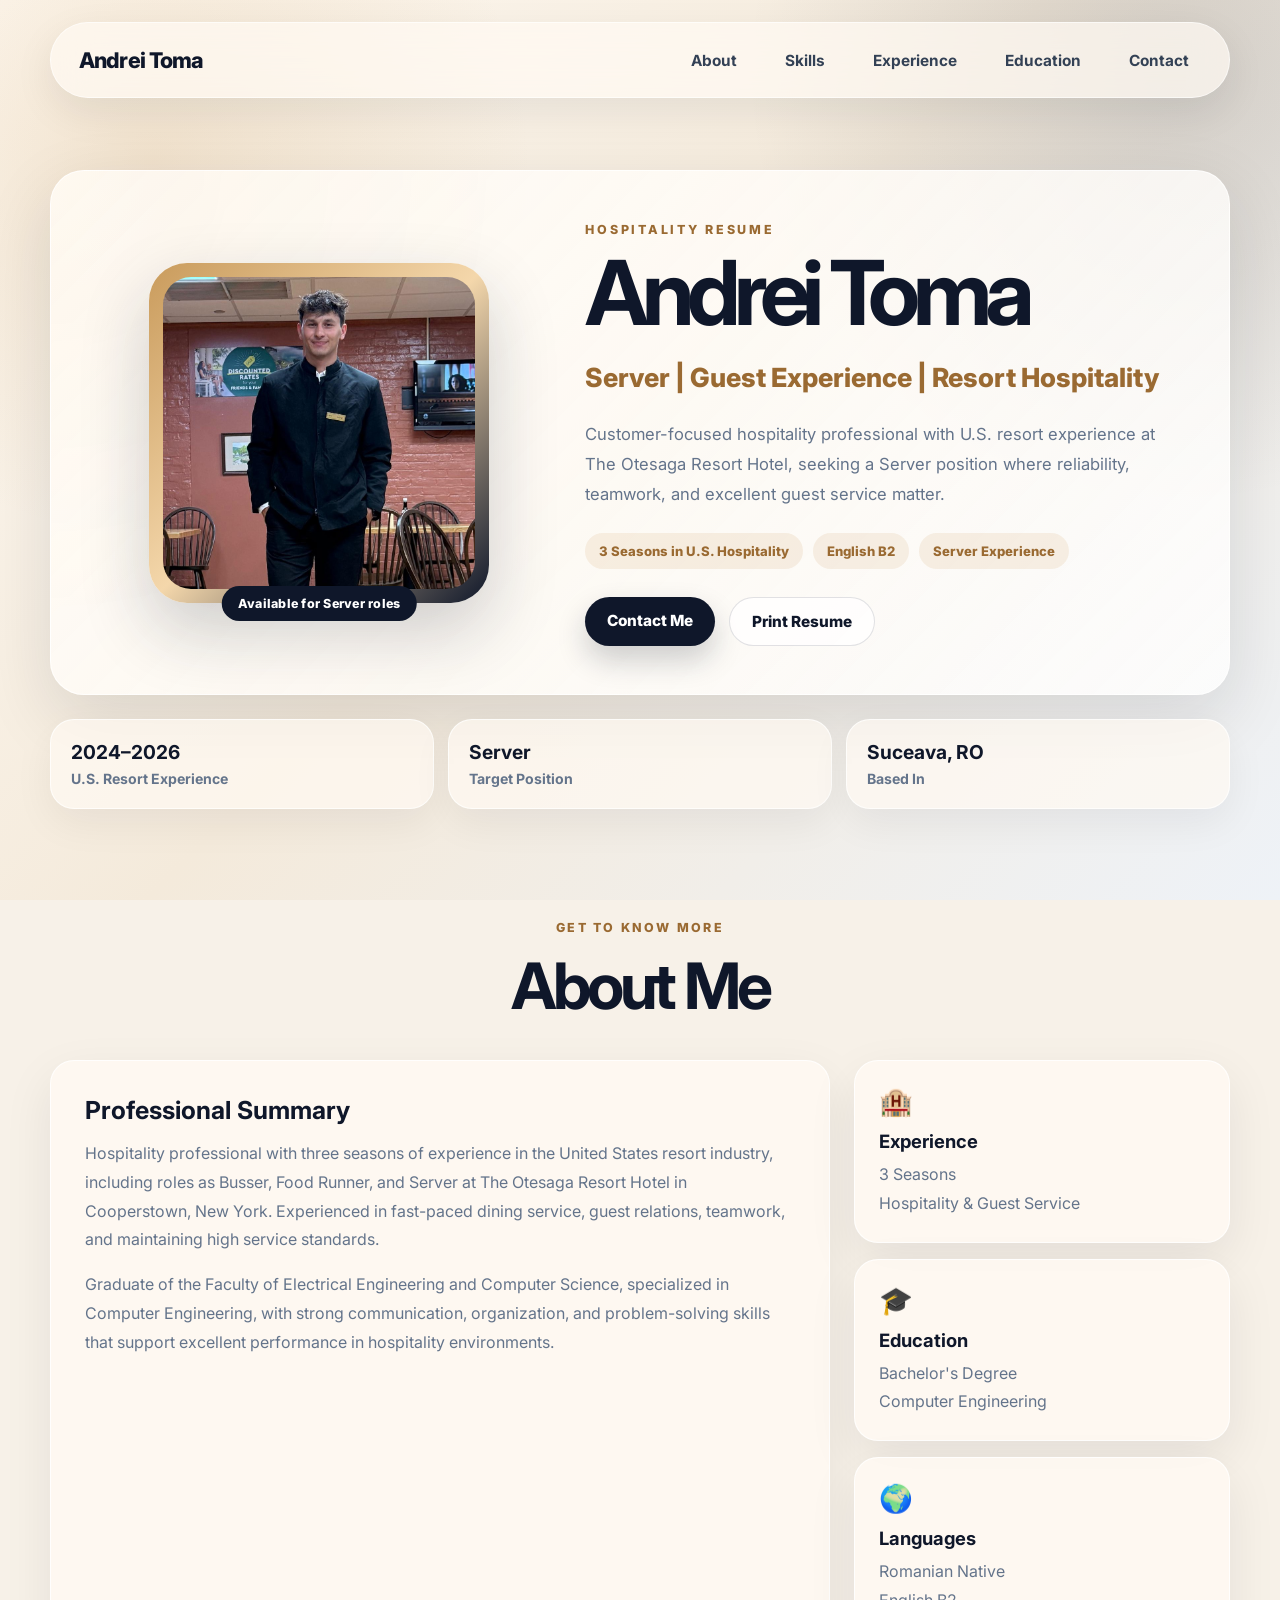
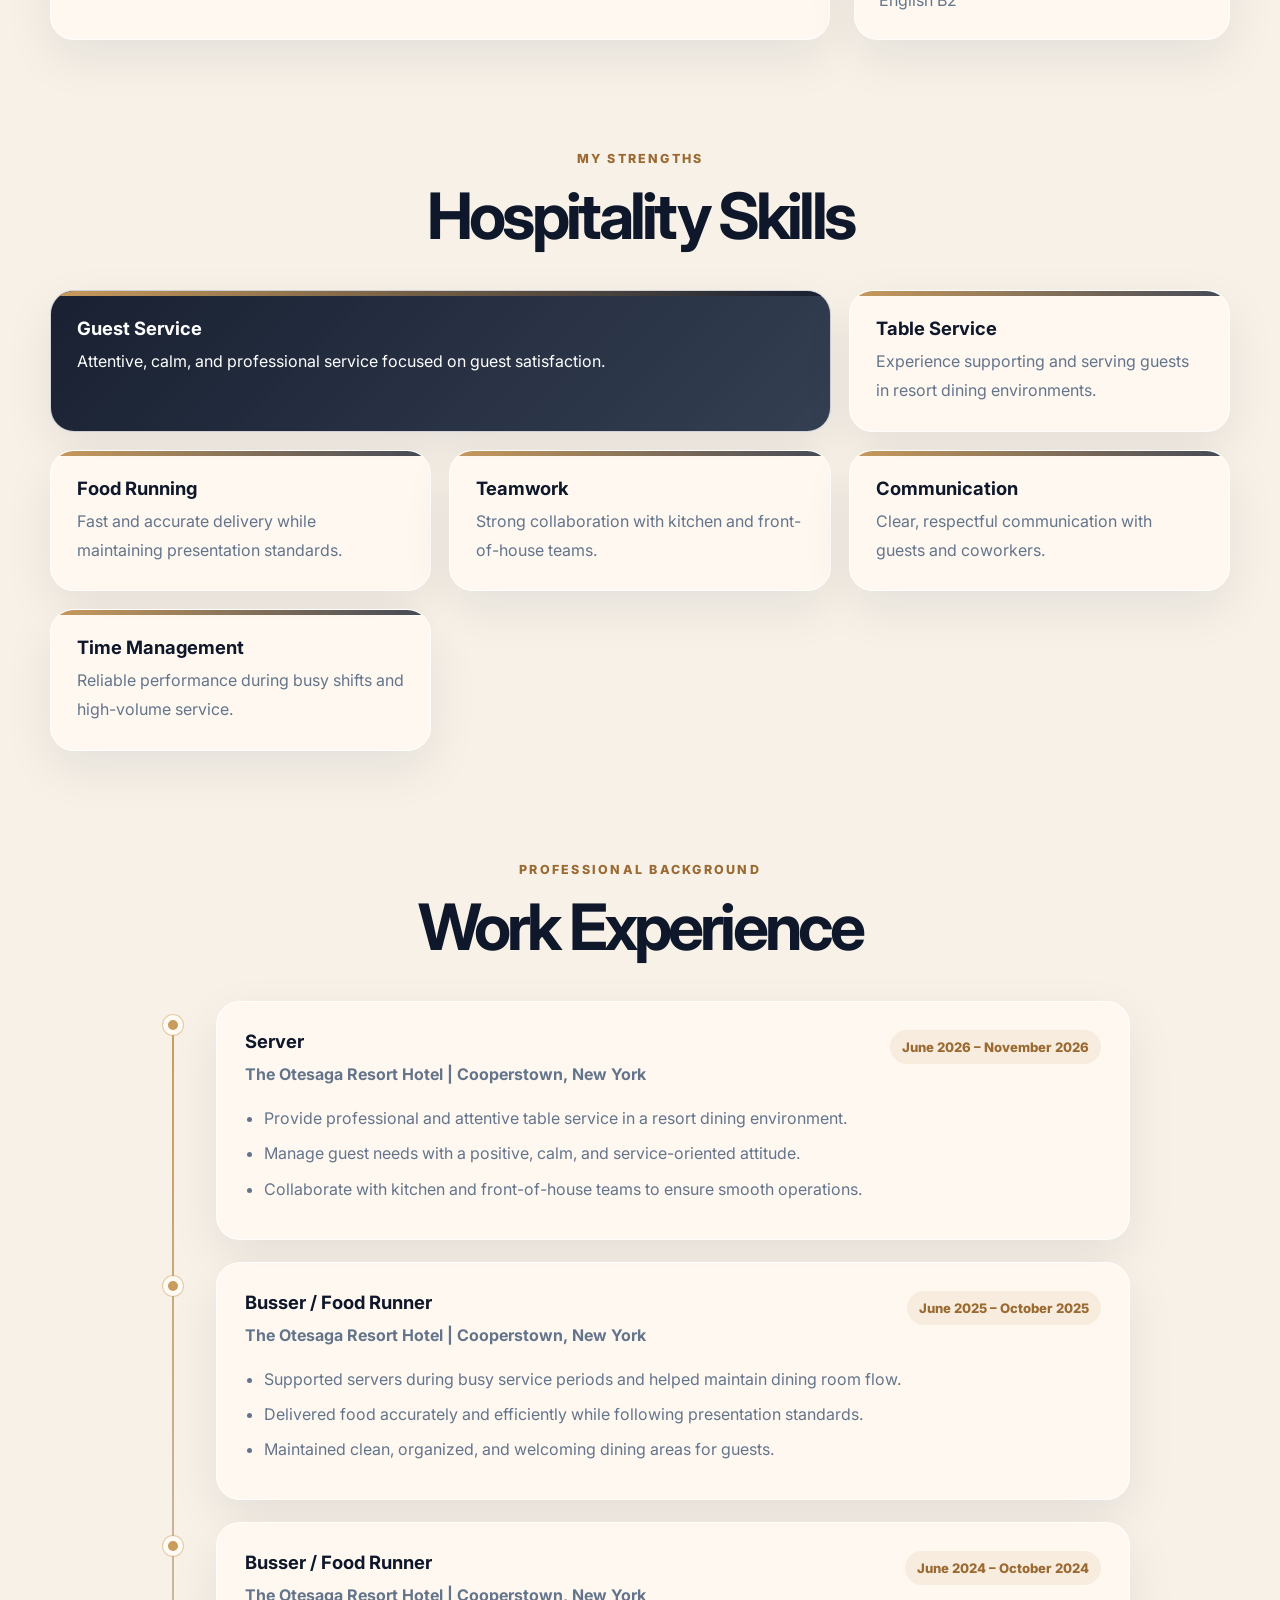
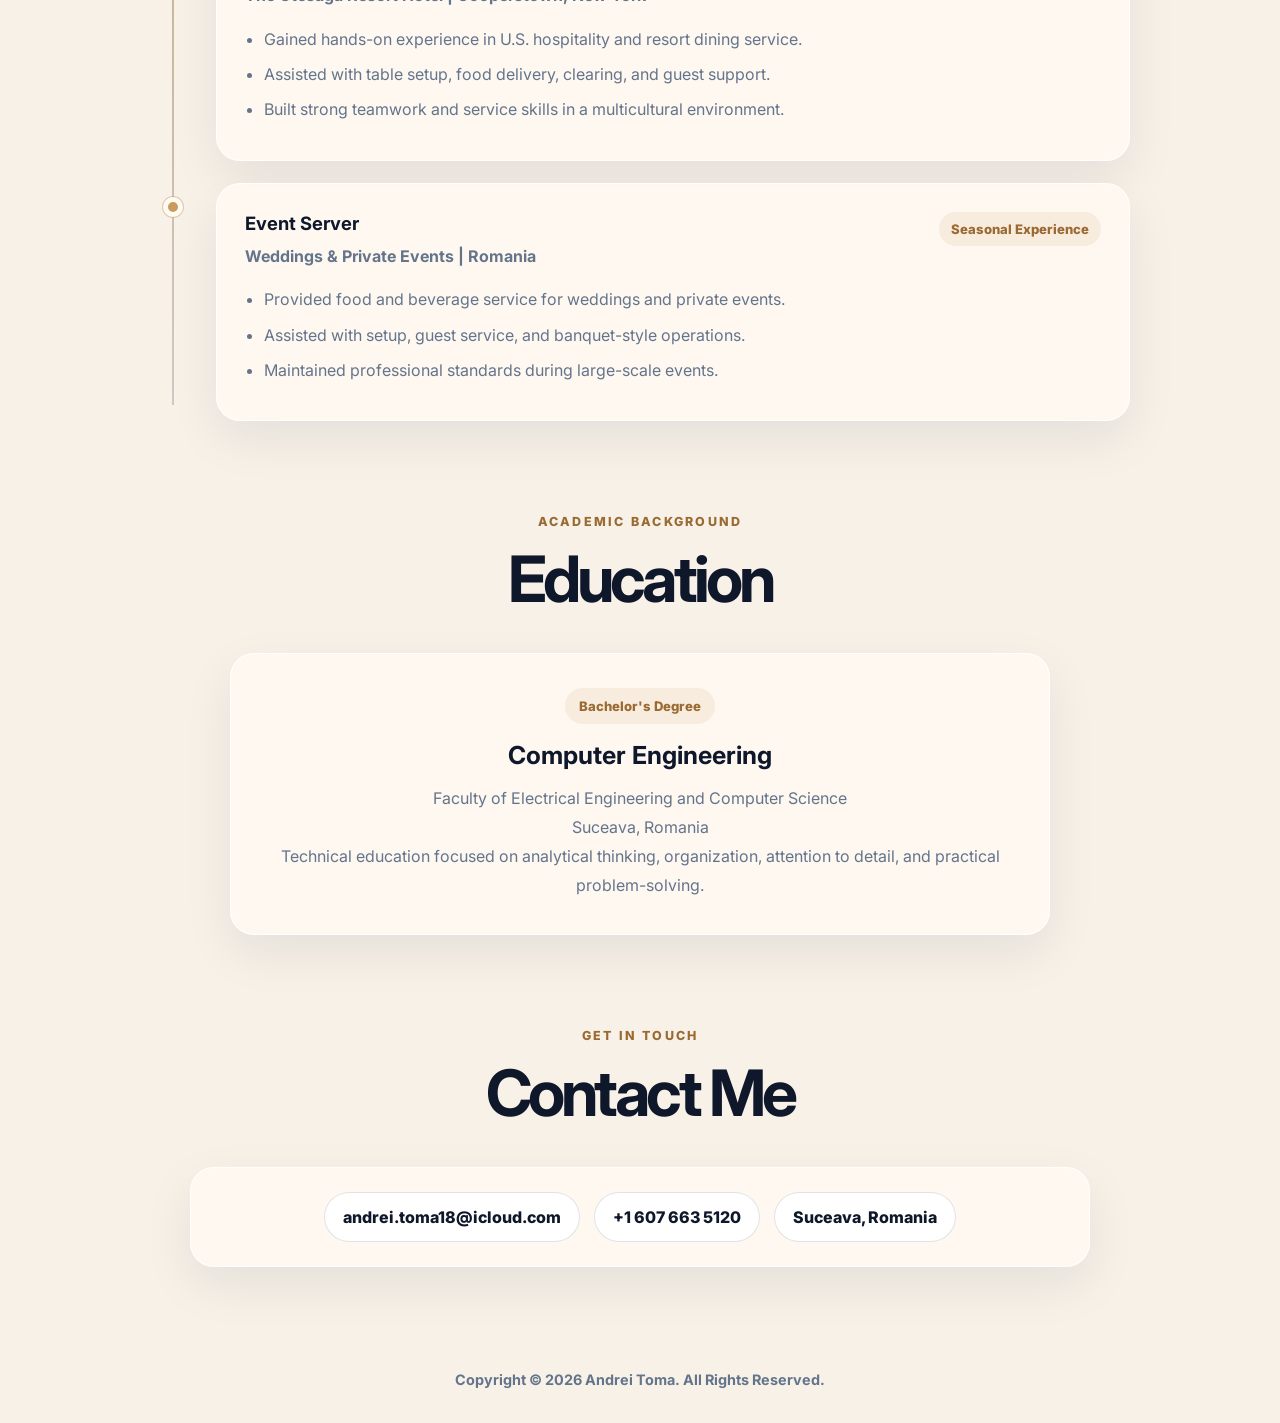
==== index.html @ 8ef9fc03 "Add files via upload" ====
<!DOCTYPE html>
<html lang="en">
  <head>
    <meta charset="UTF-8" />
    <meta http-equiv="X-UA-Compatible" content="IE=edge" />
    <meta name="viewport" content="width=device-width, initial-scale=1.0" />
    <title>Andrei Toma | Server Resume</title>
    <meta
      name="description"
      content="Andrei Toma - Hospitality professional and server with U.S. resort experience."
    />
    <link rel="stylesheet" href="style.css" />
    <link rel="stylesheet" href="mediaqueries.css" />
  </head>

  <body>
    <div class="page-bg"></div>

    <nav id="desktop-nav" class="glass-nav">
      <div class="logo">Andrei Toma</div>
      <ul class="nav-links">
        <li><a href="#about">About</a></li>
        <li><a href="#skills">Skills</a></li>
        <li><a href="#experience">Experience</a></li>
        <li><a href="#education">Education</a></li>
        <li><a href="#contact">Contact</a></li>
      </ul>
    </nav>

    <nav id="hamburger-nav" class="glass-nav">
      <div class="logo">Andrei Toma</div>
      <div class="hamburger-menu">
        <div class="hamburger-icon" onclick="toggleMenu()">
          <span></span>
          <span></span>
          <span></span>
        </div>
        <ul class="menu-links">
          <li><a href="#about" onclick="toggleMenu()">About</a></li>
          <li><a href="#skills" onclick="toggleMenu()">Skills</a></li>
          <li><a href="#experience" onclick="toggleMenu()">Experience</a></li>
          <li><a href="#education" onclick="toggleMenu()">Education</a></li>
          <li><a href="#contact" onclick="toggleMenu()">Contact</a></li>
        </ul>
      </div>
    </nav>

    <main>
      <section id="profile" class="hero-section">
        <div class="hero-card">
          <div class="profile-image-wrap">
            <img src="./assets/me.jpeg" alt="Andrei Toma profile picture" />
          </div>

          <div class="hero-content">
            <p class="eyebrow">Hospitality Resume</p>
            <h1>Andrei Toma</h1>
            <p class="hero-subtitle">Server | Guest Experience | Resort Hospitality</p>
            <p class="hero-description">
              Customer-focused hospitality professional with U.S. resort experience at
              The Otesaga Resort Hotel, seeking a Server position where reliability,
              teamwork, and excellent guest service matter.
            </p>

            <div class="hero-badges">
              <span>3 Seasons in U.S. Hospitality</span>
              <span>English B2</span>
              <span>Server Experience</span>
            </div>

            <div class="btn-container">
              <a class="btn btn-color-1" href="#contact">Contact Me</a>
              <button class="btn btn-color-2" onclick="window.print()">Print Resume</button>
            </div>
          </div>
        </div>

        <div class="stats-strip">
          <div>
            <strong>2024–2026</strong>
            <span>U.S. Resort Experience</span>
          </div>
          <div>
            <strong>Server</strong>
            <span>Target Position</span>
          </div>
          <div>
            <strong>Suceava, RO</strong>
            <span>Based In</span>
          </div>
        </div>
      </section>

      <section id="about" class="content-section">
        <p class="section__text__p1">Get To Know More</p>
        <h2 class="title">About Me</h2>

        <div class="about-layout">
          <div class="premium-card summary-card">
            <h3>Professional Summary</h3>
            <p>
              Hospitality professional with three seasons of experience in the United States
              resort industry, including roles as Busser, Food Runner, and Server at
              The Otesaga Resort Hotel in Cooperstown, New York. Experienced in fast-paced
              dining service, guest relations, teamwork, and maintaining high service standards.
            </p>
            <p>
              Graduate of the Faculty of Electrical Engineering and Computer Science, specialized
              in Computer Engineering, with strong communication, organization, and problem-solving
              skills that support excellent performance in hospitality environments.
            </p>
          </div>

          <div class="about-highlights">
            <div class="mini-card">
              <span class="mini-icon">🏨</span>
              <h3>Experience</h3>
              <p>3 Seasons<br />Hospitality & Guest Service</p>
            </div>
            <div class="mini-card">
              <span class="mini-icon">🎓</span>
              <h3>Education</h3>
              <p>Bachelor's Degree<br />Computer Engineering</p>
            </div>
            <div class="mini-card">
              <span class="mini-icon">🌍</span>
              <h3>Languages</h3>
              <p>Romanian Native<br />English B2</p>
            </div>
          </div>
        </div>
      </section>

      <section id="skills" class="content-section">
        <p class="section__text__p1">My Strengths</p>
        <h2 class="title">Hospitality Skills</h2>

        <div class="skills-grid">
          <div class="skill-card featured">
            <h3>Guest Service</h3>
            <p>Attentive, calm, and professional service focused on guest satisfaction.</p>
          </div>
          <div class="skill-card">
            <h3>Table Service</h3>
            <p>Experience supporting and serving guests in resort dining environments.</p>
          </div>
          <div class="skill-card">
            <h3>Food Running</h3>
            <p>Fast and accurate delivery while maintaining presentation standards.</p>
          </div>
          <div class="skill-card">
            <h3>Teamwork</h3>
            <p>Strong collaboration with kitchen and front-of-house teams.</p>
          </div>
          <div class="skill-card">
            <h3>Communication</h3>
            <p>Clear, respectful communication with guests and coworkers.</p>
          </div>
          <div class="skill-card">
            <h3>Time Management</h3>
            <p>Reliable performance during busy shifts and high-volume service.</p>
          </div>
        </div>
      </section>

      <section id="experience" class="content-section">
        <p class="section__text__p1">Professional Background</p>
        <h2 class="title">Work Experience</h2>

        <div class="timeline">
          <article class="timeline-item">
            <div class="timeline-dot"></div>
            <div class="timeline-content">
              <div class="timeline-header">
                <div>
                  <h3>Server</h3>
                  <p>The Otesaga Resort Hotel | Cooperstown, New York</p>
                </div>
                <span>June 2026 – November 2026</span>
              </div>
              <ul>
                <li>Provide professional and attentive table service in a resort dining environment.</li>
                <li>Manage guest needs with a positive, calm, and service-oriented attitude.</li>
                <li>Collaborate with kitchen and front-of-house teams to ensure smooth operations.</li>
              </ul>
            </div>
          </article>

          <article class="timeline-item">
            <div class="timeline-dot"></div>
            <div class="timeline-content">
              <div class="timeline-header">
                <div>
                  <h3>Busser / Food Runner</h3>
                  <p>The Otesaga Resort Hotel | Cooperstown, New York</p>
                </div>
                <span>June 2025 – October 2025</span>
              </div>
              <ul>
                <li>Supported servers during busy service periods and helped maintain dining room flow.</li>
                <li>Delivered food accurately and efficiently while following presentation standards.</li>
                <li>Maintained clean, organized, and welcoming dining areas for guests.</li>
              </ul>
            </div>
          </article>

          <article class="timeline-item">
            <div class="timeline-dot"></div>
            <div class="timeline-content">
              <div class="timeline-header">
                <div>
                  <h3>Busser / Food Runner</h3>
                  <p>The Otesaga Resort Hotel | Cooperstown, New York</p>
                </div>
                <span>June 2024 – October 2024</span>
              </div>
              <ul>
                <li>Gained hands-on experience in U.S. hospitality and resort dining service.</li>
                <li>Assisted with table setup, food delivery, clearing, and guest support.</li>
                <li>Built strong teamwork and service skills in a multicultural environment.</li>
              </ul>
            </div>
          </article>

          <article class="timeline-item">
            <div class="timeline-dot"></div>
            <div class="timeline-content">
              <div class="timeline-header">
                <div>
                  <h3>Event Server</h3>
                  <p>Weddings & Private Events | Romania</p>
                </div>
                <span>Seasonal Experience</span>
              </div>
              <ul>
                <li>Provided food and beverage service for weddings and private events.</li>
                <li>Assisted with setup, guest service, and banquet-style operations.</li>
                <li>Maintained professional standards during large-scale events.</li>
              </ul>
            </div>
          </article>
        </div>
      </section>

      <section id="education" class="content-section compact-section">
        <p class="section__text__p1">Academic Background</p>
        <h2 class="title">Education</h2>

        <div class="premium-card education-card">
          <span class="card-label">Bachelor's Degree</span>
          <h3>Computer Engineering</h3>
          <p>Faculty of Electrical Engineering and Computer Science</p>
          <p>Suceava, Romania</p>
          <p>
            Technical education focused on analytical thinking, organization, attention to detail,
            and practical problem-solving.
          </p>
        </div>
      </section>

      <section id="contact" class="content-section compact-section">
        <p class="section__text__p1">Get in Touch</p>
        <h2 class="title">Contact Me</h2>

        <div class="contact-card">
          <a href="mailto:andrei.toma18@icloud.com">andrei.toma18@icloud.com</a>
          <a href="tel:+16076635120">+1 607 663 5120</a>
          <span>Suceava, Romania</span>
        </div>
      </section>
    </main>

    <footer>
      <p>Copyright &#169; 2026 Andrei Toma. All Rights Reserved.</p>
    </footer>

    <script src="script.js"></script>
  </body>
</html>
---- style.css ----
@import url("https://fonts.googleapis.com/css2?family=Inter:wght@400;500;600;700;800&display=swap");

:root {
  --ink: #101827;
  --ink-soft: #334155;
  --muted: #64748b;
  --cream: #f7f1e8;
  --paper: #fffaf3;
  --white: #ffffff;
  --gold: #c99b5c;
  --gold-dark: #9a6a32;
  --navy: #0f172a;
  --line: rgba(15, 23, 42, 0.12);
  --shadow: 0 24px 70px rgba(15, 23, 42, 0.12);
  --radius-xl: 34px;
  --radius-lg: 24px;
}

* {
  margin: 0;
  padding: 0;
  box-sizing: border-box;
}

html {
  scroll-behavior: smooth;
}

body {
  font-family: "Inter", sans-serif;
  color: var(--ink-soft);
  background: var(--cream);
  overflow-x: hidden;
}

.page-bg {
  position: fixed;
  inset: 0;
  z-index: -1;
  background:
    radial-gradient(circle at 12% 18%, rgba(201, 155, 92, 0.22), transparent 28%),
    radial-gradient(circle at 92% 8%, rgba(15, 23, 42, 0.14), transparent 30%),
    linear-gradient(135deg, #fffaf3 0%, #f4eadb 48%, #eef2f7 100%);
}

p {
  color: var(--muted);
  line-height: 1.8;
}

a {
  color: inherit;
  text-decoration: none;
}

button,
a,
.skill-card,
.mini-card,
.timeline-content {
  transition: all 0.25s ease;
}

/* NAV */

.glass-nav {
  width: min(1180px, calc(100% - 40px));
  height: 76px;
  margin: 22px auto 0;
  padding: 0 28px;
  display: flex;
  align-items: center;
  justify-content: space-between;
  border: 1px solid rgba(255, 255, 255, 0.6);
  border-radius: 999px;
  background: rgba(255, 250, 243, 0.72);
  backdrop-filter: blur(18px);
  box-shadow: 0 14px 40px rgba(15, 23, 42, 0.08);
  position: sticky;
  top: 18px;
  z-index: 10;
}

.logo {
  font-size: 1.35rem;
  font-weight: 800;
  letter-spacing: -0.04em;
  color: var(--navy);
}

.nav-links {
  display: flex;
  gap: 1.5rem;
  list-style: none;
  font-size: 0.96rem;
  font-weight: 700;
}

.nav-links a {
  color: var(--ink-soft);
  padding: 10px 12px;
  border-radius: 999px;
}

.nav-links a:hover {
  color: var(--navy);
  background: rgba(201, 155, 92, 0.14);
}

#hamburger-nav {
  display: none;
}

.hamburger-menu {
  position: relative;
}

.hamburger-icon {
  width: 30px;
  height: 22px;
  display: flex;
  flex-direction: column;
  justify-content: space-between;
  cursor: pointer;
}

.hamburger-icon span {
  height: 2px;
  width: 100%;
  background: var(--navy);
  border-radius: 20px;
  transition: all 0.3s ease;
}

.hamburger-icon.open span:first-child {
  transform: rotate(45deg) translate(8px, 6px);
}

.hamburger-icon.open span:nth-child(2) {
  opacity: 0;
}

.hamburger-icon.open span:last-child {
  transform: rotate(-45deg) translate(8px, -6px);
}

.menu-links {
  list-style: none;
  position: absolute;
  right: 0;
  top: 46px;
  width: 210px;
  max-height: 0;
  overflow: hidden;
  border-radius: 22px;
  background: var(--paper);
  box-shadow: var(--shadow);
  border: 1px solid rgba(255, 255, 255, 0.7);
  transition: max-height 0.3s ease;
}

.menu-links.open {
  max-height: 340px;
}

.menu-links a {
  display: block;
  padding: 14px 18px;
  font-weight: 700;
  color: var(--navy);
}

.menu-links a:hover {
  background: rgba(201, 155, 92, 0.12);
}

/* LAYOUT */

main {
  width: min(1180px, calc(100% - 40px));
  margin: 0 auto;
}

section {
  scroll-margin-top: 110px;
}

.content-section {
  padding: 88px 0 20px;
}

.compact-section {
  padding-top: 70px;
}

.section__text__p1 {
  text-align: center;
  text-transform: uppercase;
  letter-spacing: 0.18em;
  font-size: 0.78rem;
  font-weight: 800;
  color: var(--gold-dark);
  margin-bottom: 14px;
}

.title {
  text-align: center;
  font-size: clamp(2.2rem, 5vw, 4.4rem);
  line-height: 1;
  letter-spacing: -0.06em;
  color: var(--navy);
  margin-bottom: 42px;
}

/* HERO */

.hero-section {
  padding: 72px 0 20px;
}

.hero-card {
  display: grid;
  grid-template-columns: 0.85fr 1.15fr;
  align-items: center;
  gap: 46px;
  padding: 48px;
  border-radius: var(--radius-xl);
  background:
    linear-gradient(135deg, rgba(255, 250, 243, 0.92), rgba(255, 255, 255, 0.75)),
    radial-gradient(circle at top left, rgba(201, 155, 92, 0.22), transparent 36%);
  box-shadow: var(--shadow);
  border: 1px solid rgba(255, 255, 255, 0.78);
}

.profile-image-wrap {
  position: relative;
  width: min(340px, 100%);
  aspect-ratio: 1;
  margin: auto;
  border-radius: 38px;
  padding: 14px;
  background: linear-gradient(135deg, var(--gold), #f4d7ab, var(--navy));
  box-shadow: 0 28px 70px rgba(15, 23, 42, 0.2);
}

.profile-image-wrap::after {
  content: "Available for Server roles";
  position: absolute;
  left: 50%;
  bottom: -18px;
  transform: translateX(-50%);
  white-space: nowrap;
  background: var(--navy);
  color: white;
  padding: 10px 16px;
  border-radius: 999px;
  font-size: 0.78rem;
  font-weight: 800;
  letter-spacing: 0.02em;
}

.profile-image-wrap img {
  width: 100%;
  height: 100%;
  object-fit: cover;
  border-radius: 28px;
  display: block;
  background: #ddd;
}

.eyebrow {
  color: var(--gold-dark);
  font-weight: 800;
  text-transform: uppercase;
  letter-spacing: 0.22em;
  font-size: 0.78rem;
  margin-bottom: 12px;
}

.hero-content h1 {
  color: var(--navy);
  font-size: clamp(3.1rem, 7vw, 6.5rem);
  line-height: 0.9;
  letter-spacing: -0.08em;
  margin-bottom: 20px;
}

.hero-subtitle {
  color: var(--gold-dark);
  font-size: clamp(1.15rem, 2.4vw, 1.65rem);
  font-weight: 800;
  margin-bottom: 18px;
}

.hero-description {
  max-width: 650px;
  font-size: 1.04rem;
  margin-bottom: 24px;
}

.hero-badges {
  display: flex;
  flex-wrap: wrap;
  gap: 10px;
  margin-bottom: 28px;
}

.hero-badges span,
.card-label {
  display: inline-flex;
  align-items: center;
  padding: 10px 14px;
  border-radius: 999px;
  background: rgba(201, 155, 92, 0.14);
  color: var(--gold-dark);
  font-weight: 800;
  font-size: 0.82rem;
}

.btn-container {
  display: flex;
  gap: 14px;
  flex-wrap: wrap;
}

.btn {
  border: none;
  cursor: pointer;
  font-family: inherit;
  font-weight: 800;
  border-radius: 999px;
  padding: 14px 22px;
  font-size: 0.96rem;
}

.btn-color-1 {
  background: var(--navy);
  color: white;
  box-shadow: 0 14px 30px rgba(15, 23, 42, 0.2);
}

.btn-color-2 {
  background: rgba(255, 255, 255, 0.7);
  color: var(--navy);
  border: 1px solid var(--line);
}

.btn:hover {
  transform: translateY(-3px);
}

.stats-strip {
  margin: 24px auto 0;
  display: grid;
  grid-template-columns: repeat(3, 1fr);
  gap: 14px;
}

.stats-strip div {
  background: rgba(255, 250, 243, 0.7);
  border: 1px solid rgba(255, 255, 255, 0.72);
  border-radius: 24px;
  padding: 20px;
  box-shadow: 0 14px 40px rgba(15, 23, 42, 0.06);
}

.stats-strip strong {
  display: block;
  color: var(--navy);
  font-size: 1.2rem;
  margin-bottom: 4px;
}

.stats-strip span {
  color: var(--muted);
  font-weight: 700;
  font-size: 0.88rem;
}

/* ABOUT */

.about-layout {
  display: grid;
  grid-template-columns: 1.35fr 0.65fr;
  gap: 24px;
}

.premium-card,
.mini-card,
.skill-card,
.timeline-content,
.contact-card {
  background: rgba(255, 250, 243, 0.86);
  border: 1px solid rgba(255, 255, 255, 0.78);
  border-radius: var(--radius-lg);
  box-shadow: 0 18px 50px rgba(15, 23, 42, 0.08);
}

.summary-card,
.education-card {
  padding: 34px;
}

.summary-card h3,
.education-card h3 {
  color: var(--navy);
  font-size: 1.55rem;
  margin-bottom: 14px;
}

.summary-card p + p {
  margin-top: 16px;
}

.about-highlights {
  display: grid;
  gap: 16px;
}

.mini-card {
  padding: 24px;
}

.mini-card:hover,
.skill-card:hover,
.timeline-content:hover {
  transform: translateY(-6px);
  box-shadow: 0 24px 60px rgba(15, 23, 42, 0.12);
}

.mini-icon {
  display: inline-flex;
  font-size: 1.7rem;
  margin-bottom: 12px;
}

.mini-card h3,
.skill-card h3,
.timeline-content h3 {
  color: var(--navy);
  margin-bottom: 8px;
  font-size: 1.15rem;
}

/* SKILLS */

.skills-grid {
  display: grid;
  grid-template-columns: repeat(3, 1fr);
  gap: 18px;
}

.skill-card {
  padding: 26px;
  position: relative;
  overflow: hidden;
}

.skill-card::before {
  content: "";
  position: absolute;
  top: 0;
  left: 0;
  width: 100%;
  height: 5px;
  background: linear-gradient(90deg, var(--gold), rgba(15, 23, 42, 0.78));
}

.skill-card.featured {
  grid-column: span 2;
  background: linear-gradient(135deg, rgba(15, 23, 42, 0.96), rgba(35, 48, 69, 0.92));
}

.skill-card.featured h3,
.skill-card.featured p {
  color: white;
}

/* TIMELINE */

.timeline {
  position: relative;
  display: grid;
  gap: 22px;
  max-width: 980px;
  margin: 0 auto;
}

.timeline::before {
  content: "";
  position: absolute;
  left: 22px;
  top: 16px;
  bottom: 16px;
  width: 2px;
  background: linear-gradient(var(--gold), rgba(15, 23, 42, 0.18));
}

.timeline-item {
  display: grid;
  grid-template-columns: 46px 1fr;
  gap: 20px;
  position: relative;
}

.timeline-dot {
  width: 20px;
  height: 20px;
  border-radius: 50%;
  background: var(--gold);
  border: 5px solid var(--paper);
  box-shadow: 0 0 0 1px rgba(201, 155, 92, 0.45);
  margin: 14px auto 0;
  z-index: 1;
}

.timeline-content {
  padding: 28px;
}

.timeline-header {
  display: flex;
  justify-content: space-between;
  align-items: flex-start;
  gap: 18px;
  margin-bottom: 16px;
}

.timeline-header p {
  font-weight: 700;
}

.timeline-header span {
  white-space: nowrap;
  font-weight: 800;
  color: var(--gold-dark);
  background: rgba(201, 155, 92, 0.14);
  padding: 9px 12px;
  border-radius: 999px;
  font-size: 0.82rem;
}

.timeline-content ul {
  padding-left: 1.2rem;
}

.timeline-content li {
  color: var(--muted);
  line-height: 1.7;
  margin-bottom: 8px;
}

/* EDUCATION & CONTACT */

.education-card {
  max-width: 820px;
  margin: 0 auto;
  text-align: center;
}

.education-card .card-label {
  margin-bottom: 16px;
}

.contact-card {
  max-width: 900px;
  margin: 0 auto;
  padding: 24px;
  display: flex;
  justify-content: center;
  align-items: center;
  flex-wrap: wrap;
  gap: 14px;
}

.contact-card a,
.contact-card span {
  display: inline-flex;
  padding: 14px 18px;
  border-radius: 999px;
  background: white;
  color: var(--navy);
  font-weight: 800;
  border: 1px solid var(--line);
}

.contact-card a:hover {
  background: var(--navy);
  color: white;
  transform: translateY(-3px);
}

footer {
  width: min(1180px, calc(100% - 40px));
  margin: 80px auto 30px;
  text-align: center;
}

footer p {
  font-weight: 700;
  font-size: 0.9rem;
}

@media print {
  .glass-nav,
  .btn-container,
  footer,
  .page-bg {
    display: none !important;
  }

  body {
    background: white;
  }

  main {
    width: 100%;
  }

  .hero-card,
  .premium-card,
  .mini-card,
  .skill-card,
  .timeline-content,
  .contact-card,
  .stats-strip div {
    box-shadow: none;
    border: 1px solid #ddd;
    background: white;
  }

  section {
    break-inside: avoid;
    padding: 22px 0;
  }
}
---- mediaqueries.css ----
@media screen and (max-width: 1100px) {
  #desktop-nav {
    display: none;
  }

  #hamburger-nav {
    display: flex;
  }

  .hero-card,
  .about-layout {
    grid-template-columns: 1fr;
  }

  .hero-content {
    text-align: center;
  }

  .hero-badges,
  .btn-container {
    justify-content: center;
  }

  .skills-grid {
    grid-template-columns: repeat(2, 1fr);
  }

  .skill-card.featured {
    grid-column: span 2;
  }
}

@media screen and (max-width: 760px) {
  main,
  footer,
  .glass-nav {
    width: min(100% - 24px, 1180px);
  }

  .glass-nav {
    height: 66px;
    margin-top: 12px;
    padding: 0 18px;
  }

  .logo {
    font-size: 1.1rem;
  }

  .hero-section {
    padding-top: 36px;
  }

  .hero-card {
    padding: 26px;
    border-radius: 26px;
  }

  .profile-image-wrap {
    width: min(250px, 100%);
    border-radius: 30px;
  }

  .profile-image-wrap img {
    border-radius: 22px;
  }

  .profile-image-wrap::after {
    font-size: 0.68rem;
    padding: 9px 12px;
  }

  .hero-content h1 {
    font-size: 3.4rem;
  }

  .hero-description {
    font-size: 0.98rem;
  }

  .stats-strip {
    grid-template-columns: 1fr;
  }

  .content-section,
  .compact-section {
    padding-top: 58px;
  }

  .title {
    margin-bottom: 28px;
  }

  .skills-grid {
    grid-template-columns: 1fr;
  }

  .skill-card.featured {
    grid-column: span 1;
  }

  .timeline::before {
    left: 14px;
  }

  .timeline-item {
    grid-template-columns: 30px 1fr;
    gap: 12px;
  }

  .timeline-dot {
    width: 16px;
    height: 16px;
    border-width: 4px;
  }

  .timeline-content {
    padding: 22px;
  }

  .timeline-header {
    display: block;
  }

  .timeline-header span {
    display: inline-flex;
    margin-top: 12px;
    white-space: normal;
  }

  .contact-card {
    align-items: stretch;
  }

  .contact-card a,
  .contact-card span {
    width: 100%;
    justify-content: center;
    text-align: center;
  }
}

@media screen and (max-width: 430px) {
  .hero-card {
    padding: 22px 18px;
  }

  .hero-content h1 {
    font-size: 2.8rem;
  }

  .hero-subtitle {
    font-size: 1rem;
  }

  .btn {
    width: 100%;
  }

  .summary-card,
  .education-card,
  .mini-card,
  .skill-card,
  .timeline-content,
  .contact-card {
    padding: 20px;
  }
}
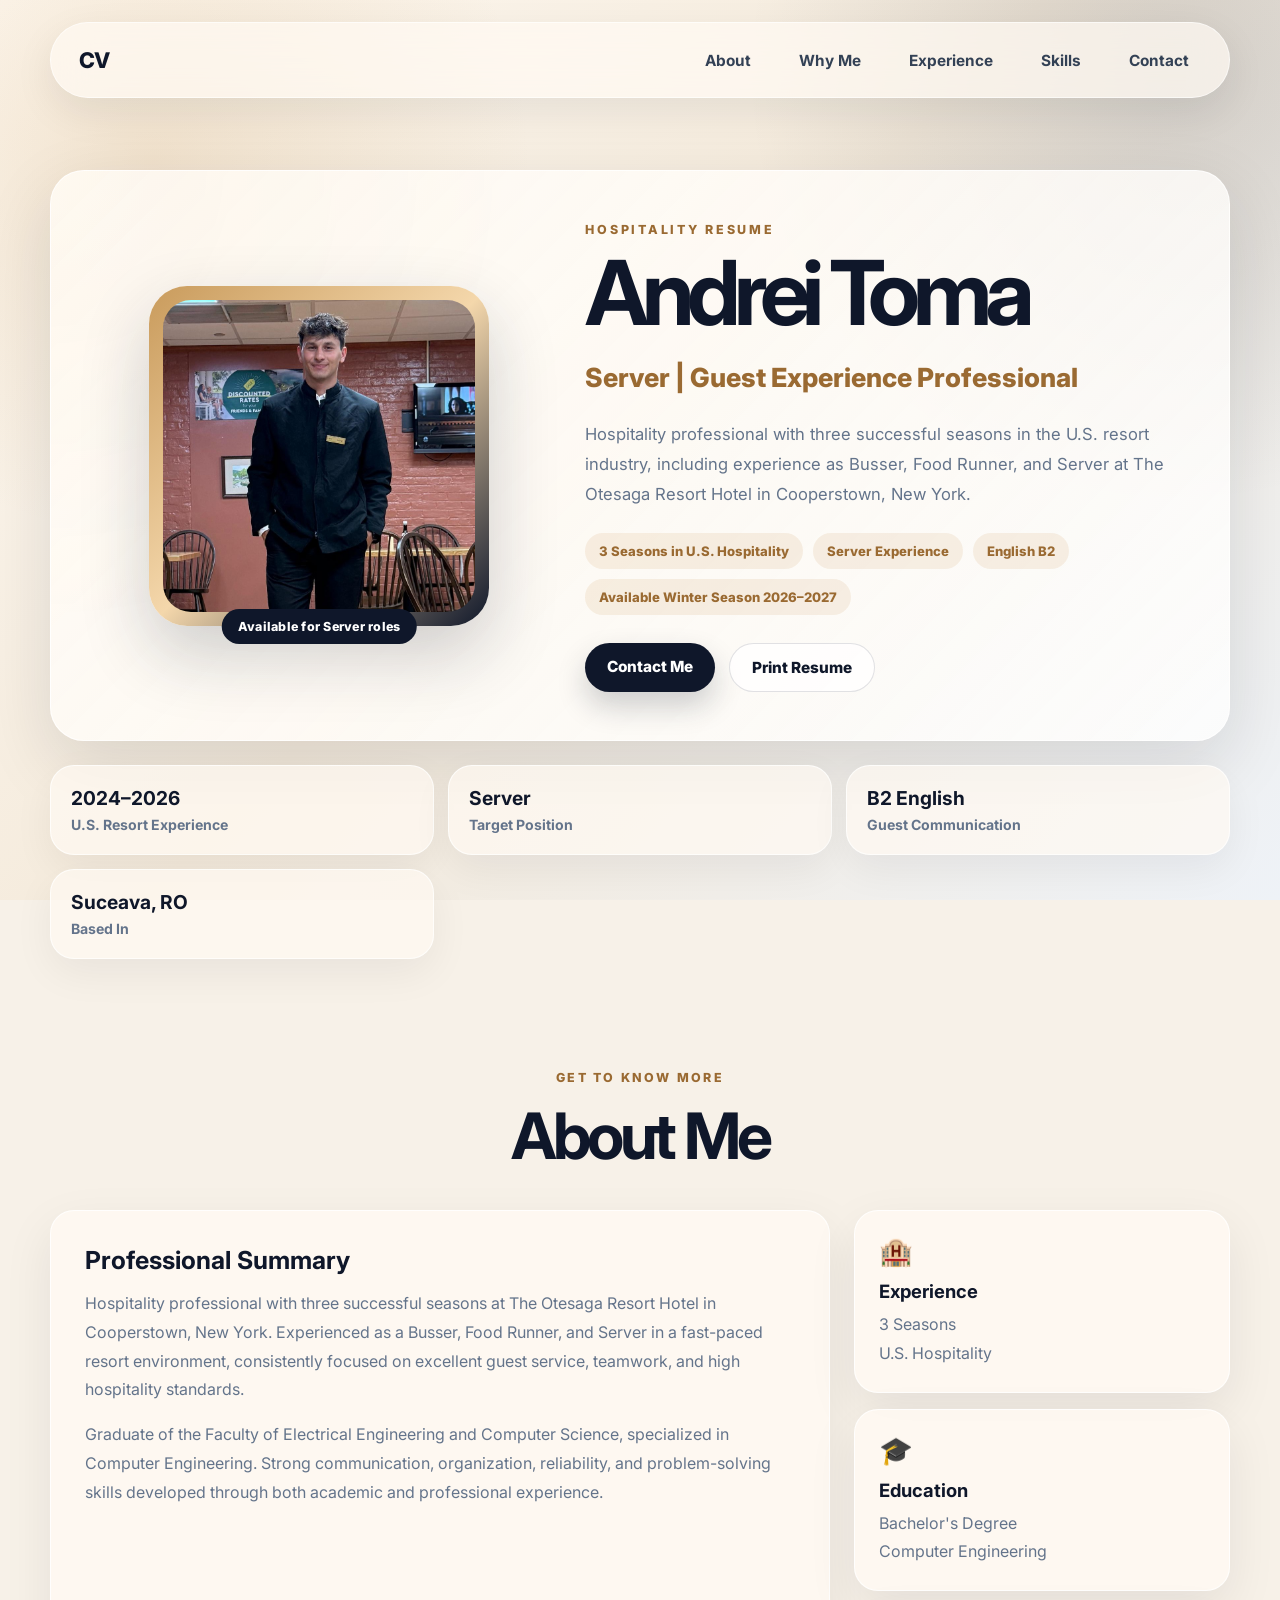
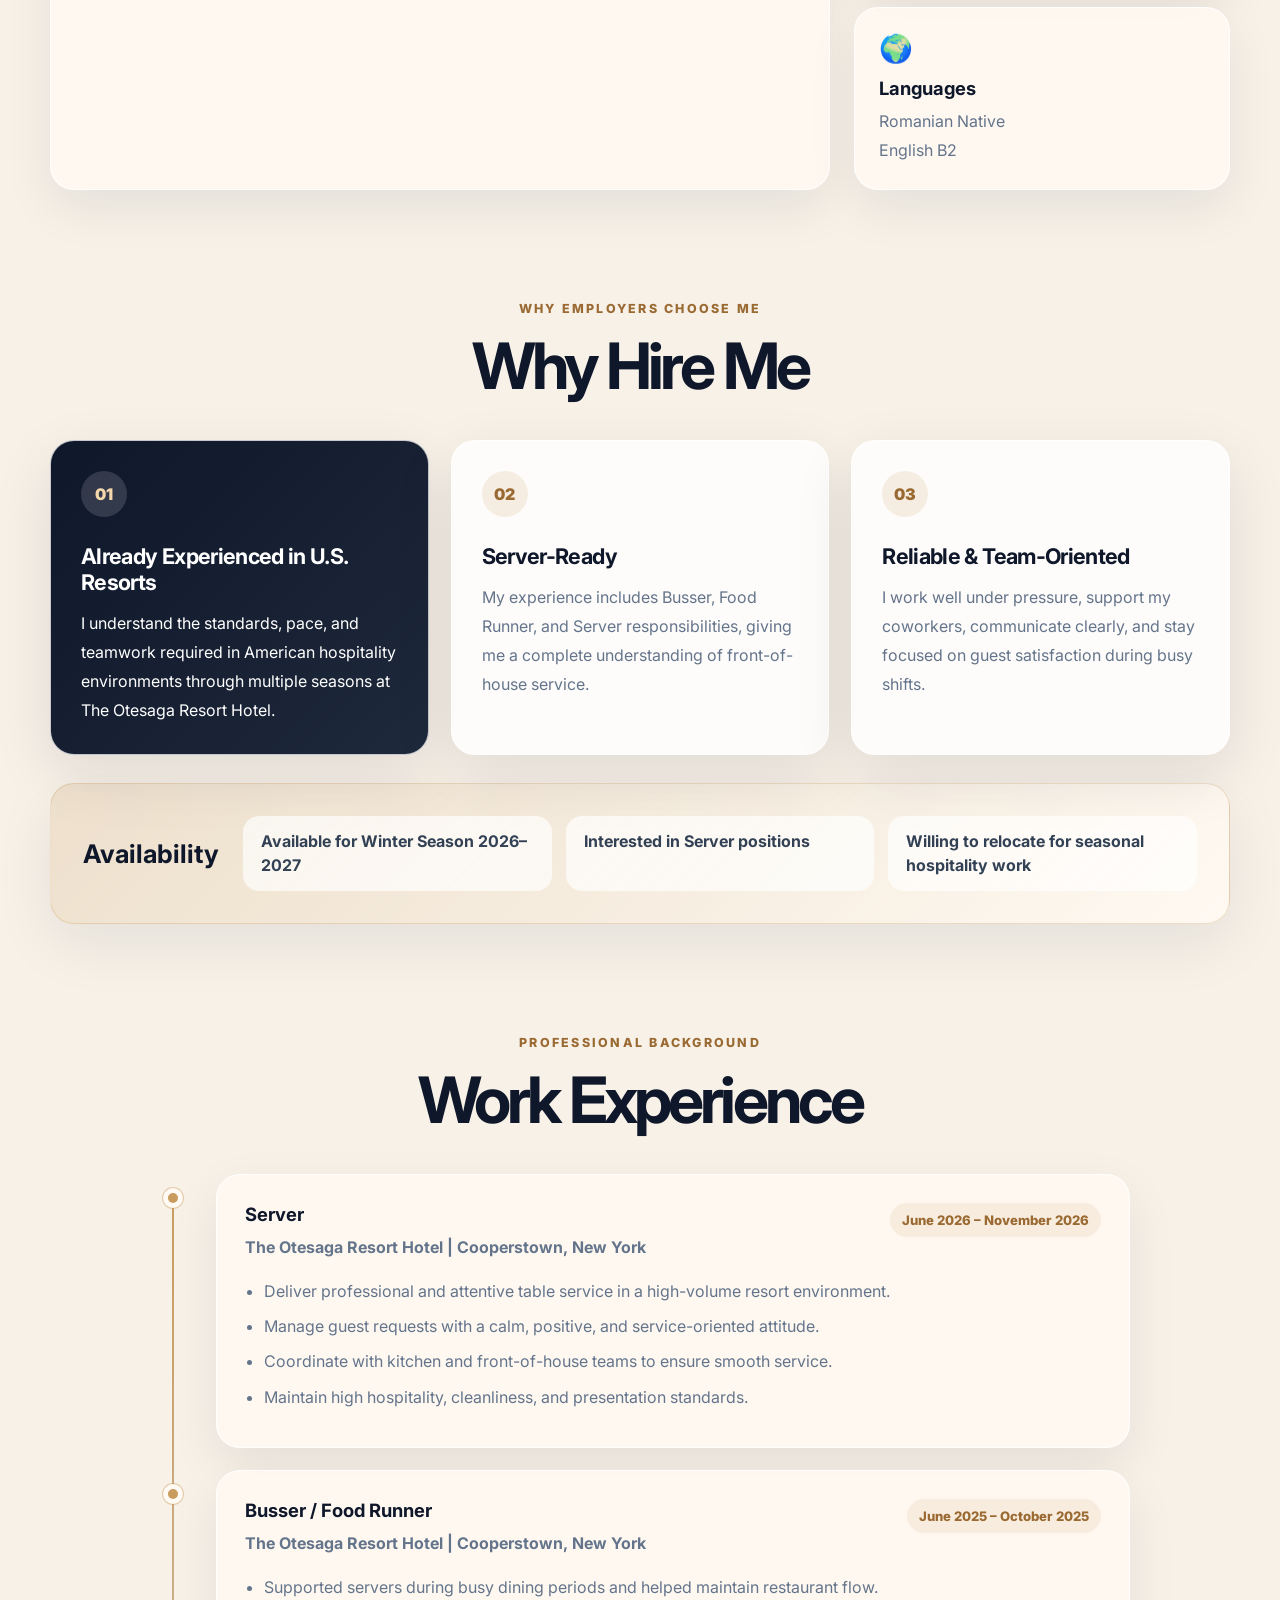
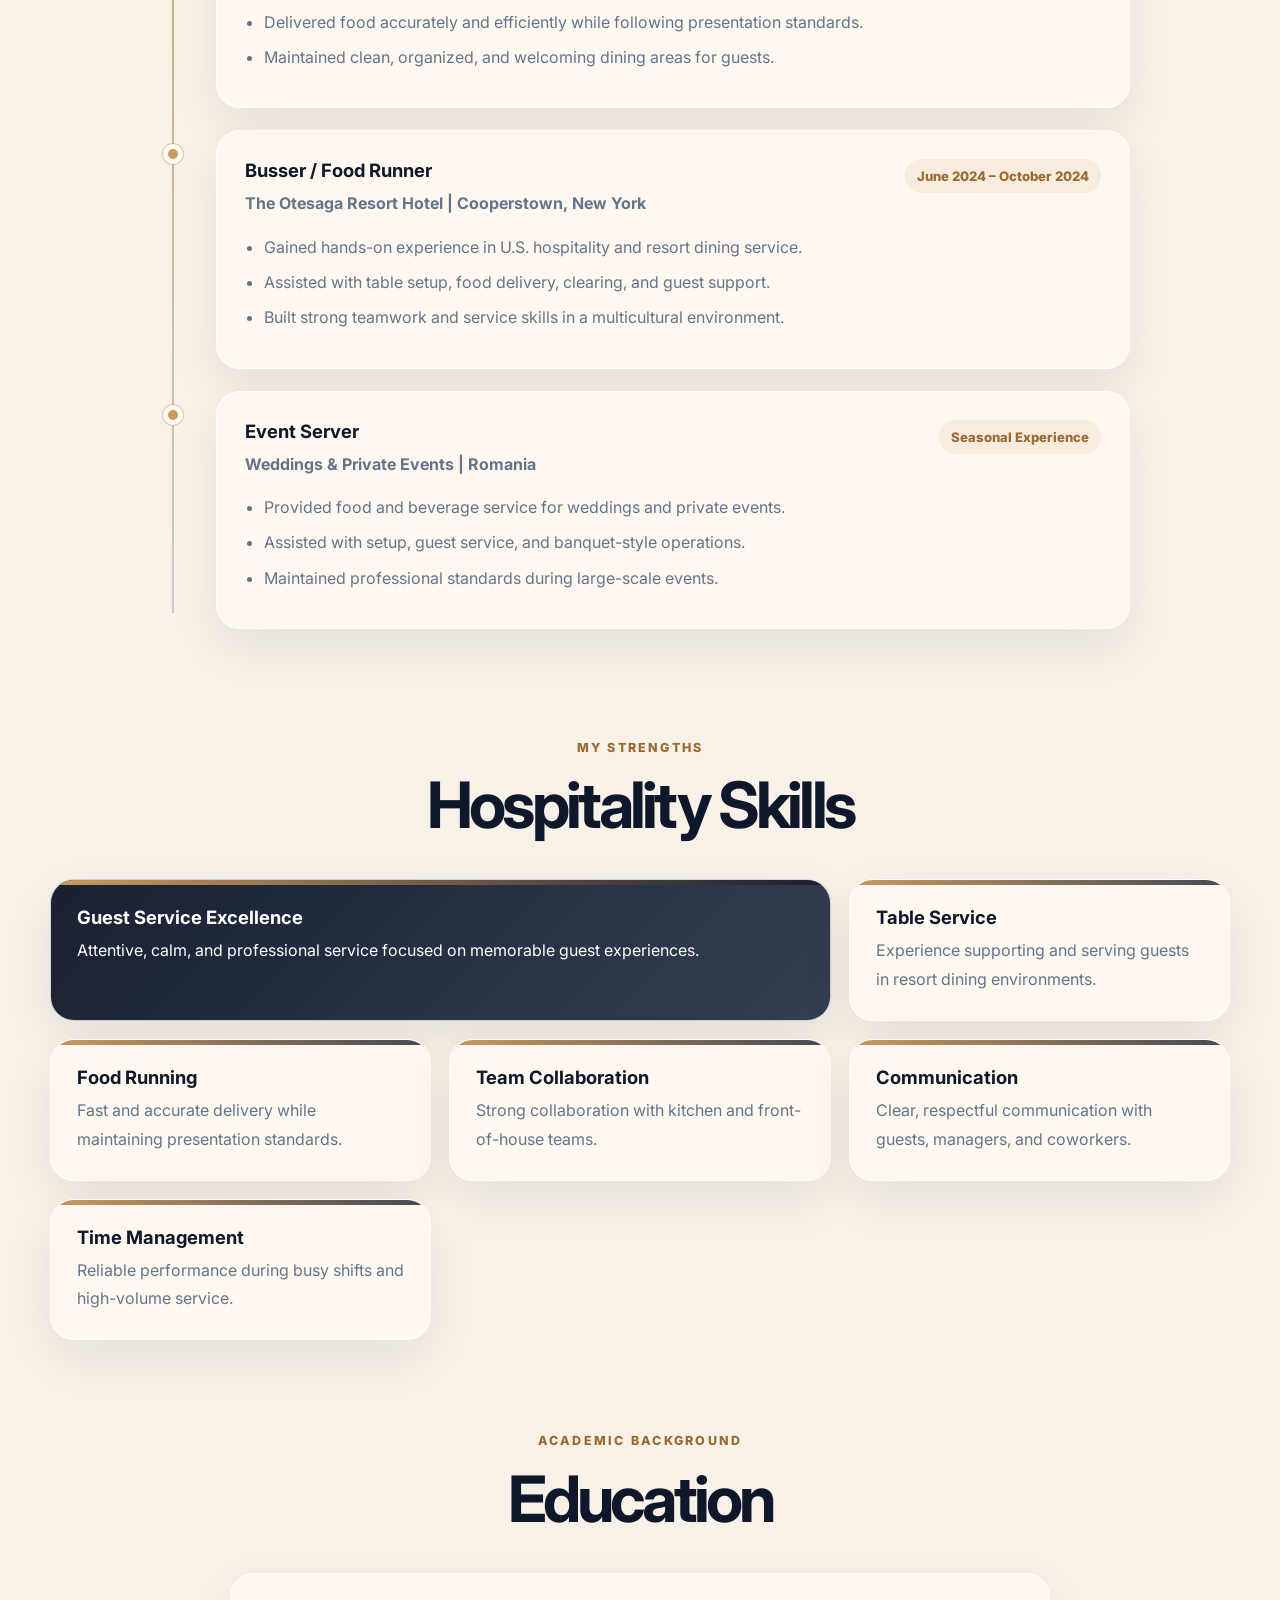
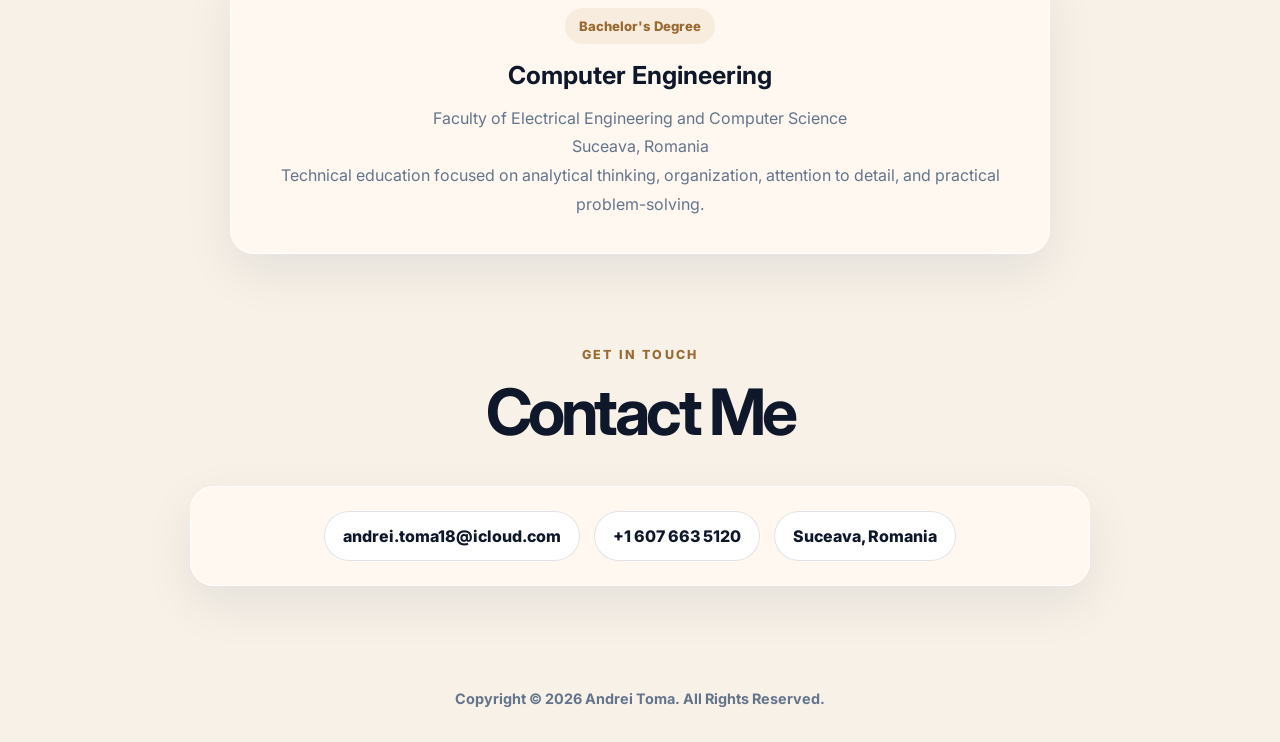
==== commit 76ca47c0: "Add files via upload" ====
--- a/index.html
+++ b/index.html
@@ -7,7 +7,7 @@
     <title>Andrei Toma | Server Resume</title>
     <meta
       name="description"
-      content="Andrei Toma - Hospitality professional and server with U.S. resort experience."
+      content="Andrei Toma - Server and hospitality professional with U.S. resort experience at The Otesaga Resort Hotel."
     />
     <link rel="stylesheet" href="style.css" />
     <link rel="stylesheet" href="mediaqueries.css" />
@@ -17,12 +17,12 @@
     <div class="page-bg"></div>
 
     <nav id="desktop-nav" class="glass-nav">
-      <div class="logo">Andrei Toma</div>
+      <div class="logo">CV</div>
       <ul class="nav-links">
         <li><a href="#about">About</a></li>
+        <li><a href="#why-me">Why Me</a></li>
+        <li><a href="#experience">Experience</a></li>
         <li><a href="#skills">Skills</a></li>
-        <li><a href="#experience">Experience</a></li>
-        <li><a href="#education">Education</a></li>
         <li><a href="#contact">Contact</a></li>
       </ul>
     </nav>
@@ -37,9 +37,9 @@
         </div>
         <ul class="menu-links">
           <li><a href="#about" onclick="toggleMenu()">About</a></li>
+          <li><a href="#why-me" onclick="toggleMenu()">Why Me</a></li>
+          <li><a href="#experience" onclick="toggleMenu()">Experience</a></li>
           <li><a href="#skills" onclick="toggleMenu()">Skills</a></li>
-          <li><a href="#experience" onclick="toggleMenu()">Experience</a></li>
-          <li><a href="#education" onclick="toggleMenu()">Education</a></li>
           <li><a href="#contact" onclick="toggleMenu()">Contact</a></li>
         </ul>
       </div>
@@ -55,17 +55,18 @@
           <div class="hero-content">
             <p class="eyebrow">Hospitality Resume</p>
             <h1>Andrei Toma</h1>
-            <p class="hero-subtitle">Server | Guest Experience | Resort Hospitality</p>
+            <p class="hero-subtitle">Server | Guest Experience Professional</p>
             <p class="hero-description">
-              Customer-focused hospitality professional with U.S. resort experience at
-              The Otesaga Resort Hotel, seeking a Server position where reliability,
-              teamwork, and excellent guest service matter.
+              Hospitality professional with three successful seasons in the U.S. resort industry,
+              including experience as Busser, Food Runner, and Server at The Otesaga Resort Hotel
+              in Cooperstown, New York.
             </p>
 
             <div class="hero-badges">
               <span>3 Seasons in U.S. Hospitality</span>
+              <span>Server Experience</span>
               <span>English B2</span>
-              <span>Server Experience</span>
+              <span>Available Winter Season 2026–2027</span>
             </div>
 
             <div class="btn-container">
@@ -85,6 +86,10 @@
             <span>Target Position</span>
           </div>
           <div>
+            <strong>B2 English</strong>
+            <span>Guest Communication</span>
+          </div>
+          <div>
             <strong>Suceava, RO</strong>
             <span>Based In</span>
           </div>
@@ -99,15 +104,15 @@
           <div class="premium-card summary-card">
             <h3>Professional Summary</h3>
             <p>
-              Hospitality professional with three seasons of experience in the United States
-              resort industry, including roles as Busser, Food Runner, and Server at
-              The Otesaga Resort Hotel in Cooperstown, New York. Experienced in fast-paced
-              dining service, guest relations, teamwork, and maintaining high service standards.
+              Hospitality professional with three successful seasons at The Otesaga Resort Hotel
+              in Cooperstown, New York. Experienced as a Busser, Food Runner, and Server in a
+              fast-paced resort environment, consistently focused on excellent guest service,
+              teamwork, and high hospitality standards.
             </p>
             <p>
               Graduate of the Faculty of Electrical Engineering and Computer Science, specialized
-              in Computer Engineering, with strong communication, organization, and problem-solving
-              skills that support excellent performance in hospitality environments.
+              in Computer Engineering. Strong communication, organization, reliability, and
+              problem-solving skills developed through both academic and professional experience.
             </p>
           </div>
 
@@ -115,7 +120,7 @@
             <div class="mini-card">
               <span class="mini-icon">🏨</span>
               <h3>Experience</h3>
-              <p>3 Seasons<br />Hospitality & Guest Service</p>
+              <p>3 Seasons<br />U.S. Hospitality</p>
             </div>
             <div class="mini-card">
               <span class="mini-icon">🎓</span>
@@ -131,34 +136,45 @@
         </div>
       </section>
 
-      <section id="skills" class="content-section">
-        <p class="section__text__p1">My Strengths</p>
-        <h2 class="title">Hospitality Skills</h2>
-
-        <div class="skills-grid">
-          <div class="skill-card featured">
-            <h3>Guest Service</h3>
-            <p>Attentive, calm, and professional service focused on guest satisfaction.</p>
-          </div>
-          <div class="skill-card">
-            <h3>Table Service</h3>
-            <p>Experience supporting and serving guests in resort dining environments.</p>
-          </div>
-          <div class="skill-card">
-            <h3>Food Running</h3>
-            <p>Fast and accurate delivery while maintaining presentation standards.</p>
-          </div>
-          <div class="skill-card">
-            <h3>Teamwork</h3>
-            <p>Strong collaboration with kitchen and front-of-house teams.</p>
-          </div>
-          <div class="skill-card">
-            <h3>Communication</h3>
-            <p>Clear, respectful communication with guests and coworkers.</p>
-          </div>
-          <div class="skill-card">
-            <h3>Time Management</h3>
-            <p>Reliable performance during busy shifts and high-volume service.</p>
+      <section id="why-me" class="content-section">
+        <p class="section__text__p1">Why Employers Choose Me</p>
+        <h2 class="title">Why Hire Me</h2>
+
+        <div class="why-grid">
+          <div class="why-card highlight-card">
+            <span>01</span>
+            <h3>Already Experienced in U.S. Resorts</h3>
+            <p>
+              I understand the standards, pace, and teamwork required in American hospitality
+              environments through multiple seasons at The Otesaga Resort Hotel.
+            </p>
+          </div>
+
+          <div class="why-card">
+            <span>02</span>
+            <h3>Server-Ready</h3>
+            <p>
+              My experience includes Busser, Food Runner, and Server responsibilities, giving me
+              a complete understanding of front-of-house service.
+            </p>
+          </div>
+
+          <div class="why-card">
+            <span>03</span>
+            <h3>Reliable & Team-Oriented</h3>
+            <p>
+              I work well under pressure, support my coworkers, communicate clearly, and stay
+              focused on guest satisfaction during busy shifts.
+            </p>
+          </div>
+        </div>
+
+        <div class="availability-card">
+          <h3>Availability</h3>
+          <div>
+            <p>Available for Winter Season 2026–2027</p>
+            <p>Interested in Server positions</p>
+            <p>Willing to relocate for seasonal hospitality work</p>
           </div>
         </div>
       </section>
@@ -179,9 +195,10 @@
                 <span>June 2026 – November 2026</span>
               </div>
               <ul>
-                <li>Provide professional and attentive table service in a resort dining environment.</li>
-                <li>Manage guest needs with a positive, calm, and service-oriented attitude.</li>
-                <li>Collaborate with kitchen and front-of-house teams to ensure smooth operations.</li>
+                <li>Deliver professional and attentive table service in a high-volume resort environment.</li>
+                <li>Manage guest requests with a calm, positive, and service-oriented attitude.</li>
+                <li>Coordinate with kitchen and front-of-house teams to ensure smooth service.</li>
+                <li>Maintain high hospitality, cleanliness, and presentation standards.</li>
               </ul>
             </div>
           </article>
@@ -197,7 +214,7 @@
                 <span>June 2025 – October 2025</span>
               </div>
               <ul>
-                <li>Supported servers during busy service periods and helped maintain dining room flow.</li>
+                <li>Supported servers during busy dining periods and helped maintain restaurant flow.</li>
                 <li>Delivered food accurately and efficiently while following presentation standards.</li>
                 <li>Maintained clean, organized, and welcoming dining areas for guests.</li>
               </ul>
@@ -242,6 +259,38 @@
         </div>
       </section>
 
+      <section id="skills" class="content-section">
+        <p class="section__text__p1">My Strengths</p>
+        <h2 class="title">Hospitality Skills</h2>
+
+        <div class="skills-grid">
+          <div class="skill-card featured">
+            <h3>Guest Service Excellence</h3>
+            <p>Attentive, calm, and professional service focused on memorable guest experiences.</p>
+          </div>
+          <div class="skill-card">
+            <h3>Table Service</h3>
+            <p>Experience supporting and serving guests in resort dining environments.</p>
+          </div>
+          <div class="skill-card">
+            <h3>Food Running</h3>
+            <p>Fast and accurate delivery while maintaining presentation standards.</p>
+          </div>
+          <div class="skill-card">
+            <h3>Team Collaboration</h3>
+            <p>Strong collaboration with kitchen and front-of-house teams.</p>
+          </div>
+          <div class="skill-card">
+            <h3>Communication</h3>
+            <p>Clear, respectful communication with guests, managers, and coworkers.</p>
+          </div>
+          <div class="skill-card">
+            <h3>Time Management</h3>
+            <p>Reliable performance during busy shifts and high-volume service.</p>
+          </div>
+        </div>
+      </section>
+
       <section id="education" class="content-section compact-section">
         <p class="section__text__p1">Academic Background</p>
         <h2 class="title">Education</h2>
@@ -274,6 +323,13 @@
       <p>Copyright &#169; 2026 Andrei Toma. All Rights Reserved.</p>
     </footer>
 
-    <script src="script.js"></script>
+    <script>
+      function toggleMenu() {
+        const menu = document.querySelector(".menu-links");
+        const icon = document.querySelector(".hamburger-icon");
+        menu.classList.toggle("open");
+        icon.classList.toggle("open");
+      }
+    </script>
   </body>
 </html>
--- a/style.css
+++ b/style.css
@@ -634,3 +634,125 @@
     padding: 22px 0;
   }
 }
+
+/* EXTRA PREMIUM UPGRADES */
+
+.why-grid {
+  display: grid;
+  grid-template-columns: repeat(3, 1fr);
+  gap: 22px;
+}
+
+.why-card {
+  min-height: 270px;
+  padding: 30px;
+  border-radius: var(--radius-lg);
+  background: rgba(255, 255, 255, 0.78);
+  border: 1px solid rgba(255, 255, 255, 0.75);
+  box-shadow: 0 20px 60px rgba(15, 23, 42, 0.1);
+}
+
+.why-card:hover {
+  transform: translateY(-8px);
+  box-shadow: 0 28px 80px rgba(15, 23, 42, 0.16);
+}
+
+.why-card span {
+  display: inline-flex;
+  width: 46px;
+  height: 46px;
+  align-items: center;
+  justify-content: center;
+  border-radius: 50%;
+  background: rgba(201, 155, 92, 0.16);
+  color: var(--gold-dark);
+  font-weight: 900;
+  margin-bottom: 26px;
+}
+
+.why-card h3 {
+  color: var(--navy);
+  font-size: 1.35rem;
+  margin-bottom: 14px;
+  letter-spacing: -0.03em;
+}
+
+.highlight-card {
+  background: linear-gradient(135deg, var(--navy), #1e293b);
+}
+
+.highlight-card h3,
+.highlight-card p {
+  color: white;
+}
+
+.highlight-card span {
+  background: rgba(255, 255, 255, 0.14);
+  color: #f4d7ab;
+}
+
+.availability-card {
+  margin-top: 28px;
+  padding: 32px;
+  border-radius: var(--radius-lg);
+  display: flex;
+  align-items: center;
+  justify-content: space-between;
+  gap: 24px;
+  background: linear-gradient(135deg, rgba(201, 155, 92, 0.2), rgba(255, 250, 243, 0.88));
+  border: 1px solid rgba(201, 155, 92, 0.28);
+  box-shadow: 0 20px 60px rgba(15, 23, 42, 0.08);
+}
+
+.availability-card h3 {
+  font-size: 1.6rem;
+  color: var(--navy);
+  white-space: nowrap;
+}
+
+.availability-card div {
+  display: grid;
+  grid-template-columns: repeat(3, 1fr);
+  gap: 14px;
+  width: 100%;
+}
+
+.availability-card p {
+  padding: 14px 18px;
+  border-radius: 16px;
+  background: rgba(255, 255, 255, 0.66);
+  color: var(--ink-soft);
+  font-weight: 700;
+  line-height: 1.45;
+}
+
+@media print {
+  .glass-nav,
+  .btn-container,
+  footer {
+    display: none !important;
+  }
+
+  body {
+    background: white;
+  }
+
+  .page-bg {
+    display: none;
+  }
+
+  main {
+    width: 100%;
+  }
+
+  .hero-card,
+  .premium-card,
+  .timeline-content,
+  .skill-card,
+  .why-card,
+  .availability-card,
+  .contact-card {
+    box-shadow: none !important;
+    border: 1px solid #ddd !important;
+  }
+}
--- a/mediaqueries.css
+++ b/mediaqueries.css
@@ -166,3 +166,18 @@
     padding: 20px;
   }
 }
+
+@media screen and (max-width: 900px) {
+  .why-grid {
+    grid-template-columns: 1fr;
+  }
+
+  .availability-card {
+    align-items: flex-start;
+    flex-direction: column;
+  }
+
+  .availability-card div {
+    grid-template-columns: 1fr;
+  }
+}
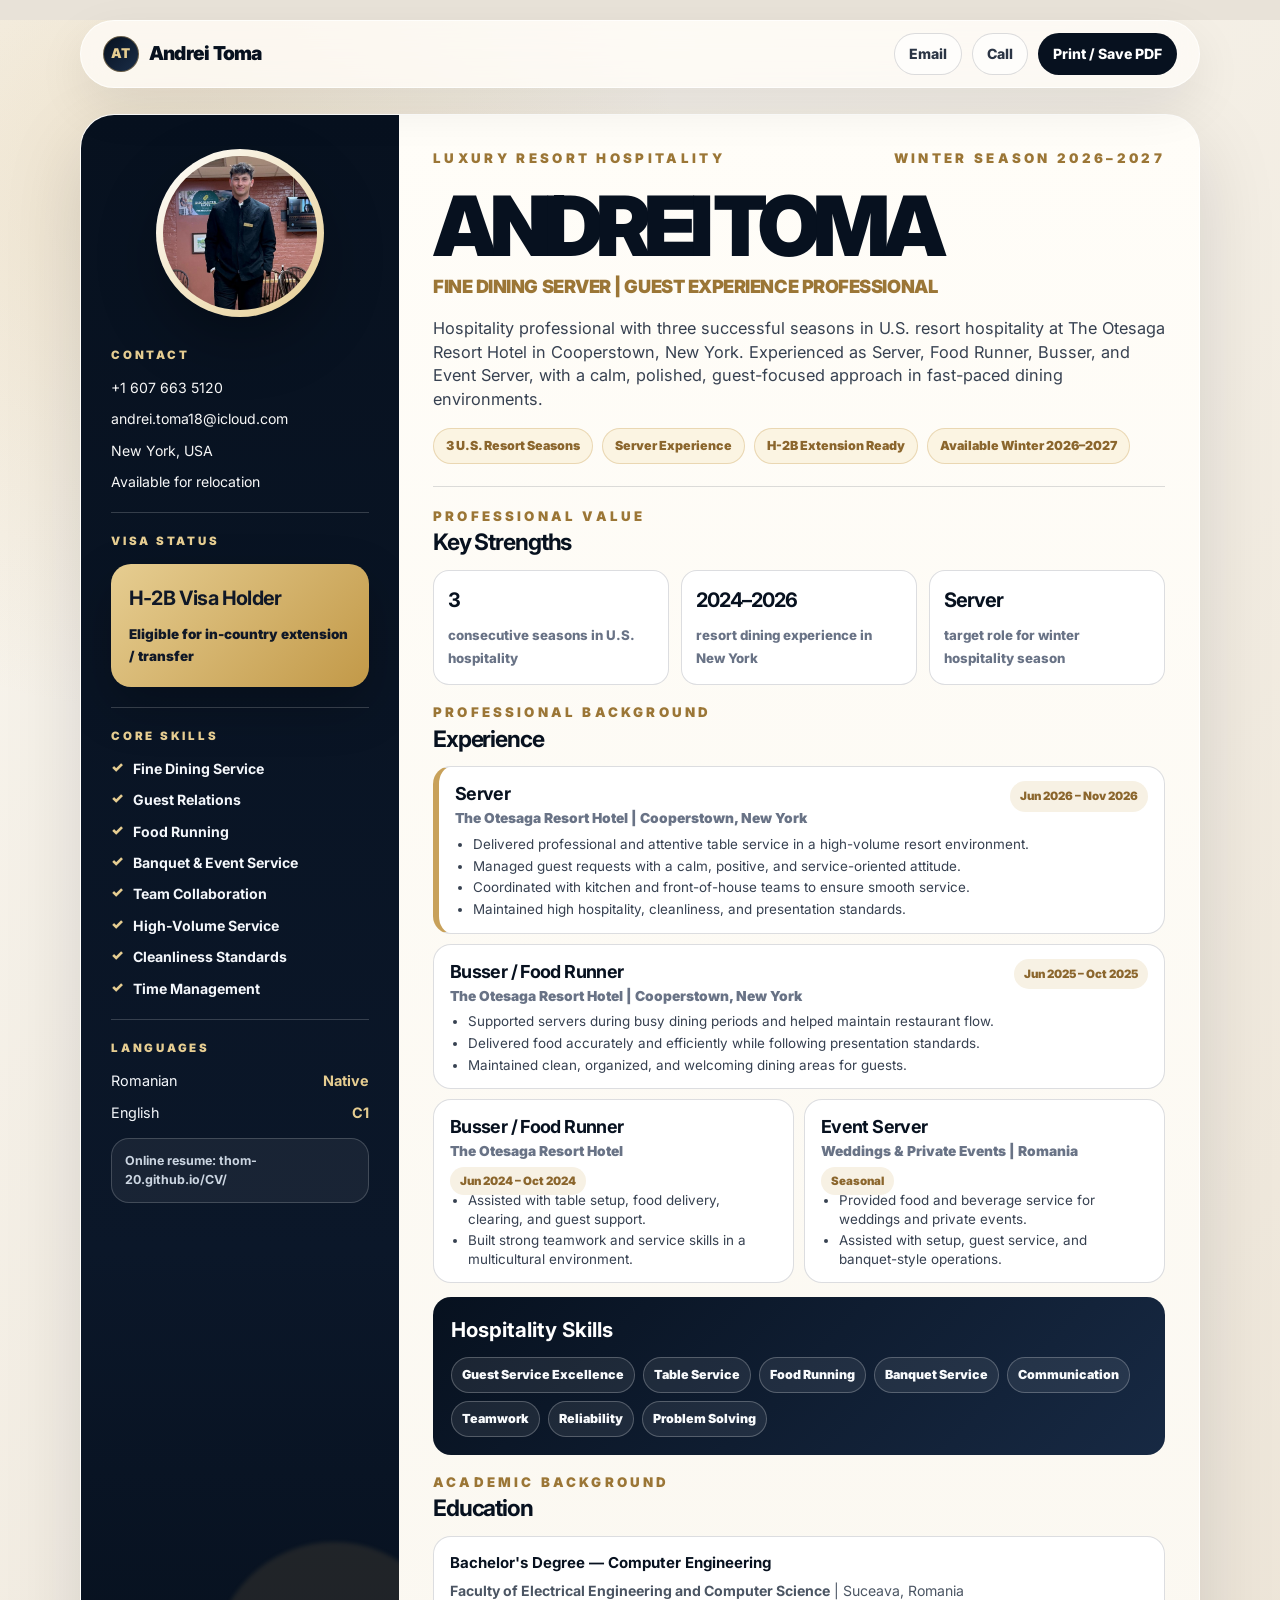
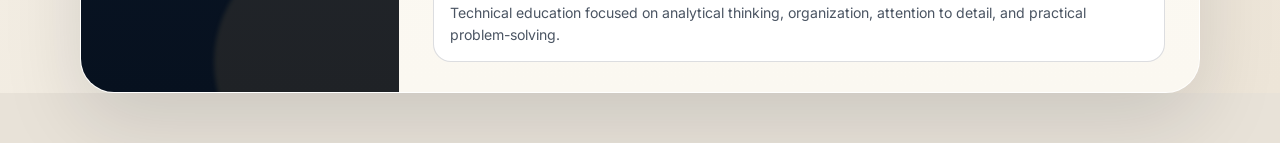
==== commit e43e7757: "Add files via upload" ====
--- a/index.html
+++ b/index.html
@@ -1,335 +1,275 @@
 <!DOCTYPE html>
 <html lang="en">
-  <head>
-    <meta charset="UTF-8" />
-    <meta http-equiv="X-UA-Compatible" content="IE=edge" />
-    <meta name="viewport" content="width=device-width, initial-scale=1.0" />
-    <title>Andrei Toma | Server Resume</title>
-    <meta
-      name="description"
-      content="Andrei Toma - Server and hospitality professional with U.S. resort experience at The Otesaga Resort Hotel."
-    />
-    <link rel="stylesheet" href="style.css" />
-    <link rel="stylesheet" href="mediaqueries.css" />
-  </head>
-
-  <body>
-    <div class="page-bg"></div>
-
-    <nav id="desktop-nav" class="glass-nav">
-      <div class="logo">CV</div>
-      <ul class="nav-links">
-        <li><a href="#about">About</a></li>
-        <li><a href="#why-me">Why Me</a></li>
-        <li><a href="#experience">Experience</a></li>
-        <li><a href="#skills">Skills</a></li>
-        <li><a href="#contact">Contact</a></li>
-      </ul>
-    </nav>
-
-    <nav id="hamburger-nav" class="glass-nav">
-      <div class="logo">Andrei Toma</div>
-      <div class="hamburger-menu">
-        <div class="hamburger-icon" onclick="toggleMenu()">
-          <span></span>
-          <span></span>
-          <span></span>
+<head>
+  <meta charset="UTF-8" />
+  <meta name="viewport" content="width=device-width, initial-scale=1.0" />
+  <title>Andrei Toma | Fine Dining Server</title>
+  <meta name="description" content="Andrei Toma - Fine Dining Server and Luxury Hospitality Professional. H-2B visa holder eligible for in-country extension." />
+  <style>
+    @import url('https://fonts.googleapis.com/css2?family=Inter:wght@400;500;600;700;800;900&family=Playfair+Display:wght@700;800&display=swap');
+
+    :root{
+      --navy:#07111f;
+      --navy2:#0d1b2f;
+      --ink:#101827;
+      --soft:#5d6675;
+      --muted:#7a8493;
+      --paper:#f8f5ee;
+      --white:#fffdf8;
+      --gold:#c8a15a;
+      --gold2:#e6cd91;
+      --line:rgba(10,20,35,.14);
+      --radius:22px;
+      --shadow:0 28px 80px rgba(7,17,31,.13);
+    }
+
+    *{box-sizing:border-box;margin:0;padding:0}
+    html{scroll-behavior:smooth;background:#e8e2d8}
+    body{font-family:Inter,system-ui,-apple-system,BlinkMacSystemFont,"Segoe UI",sans-serif;color:var(--ink);background:radial-gradient(circle at 12% 10%,rgba(200,161,90,.22),transparent 28%),linear-gradient(135deg,#f9f6ef,#ede5d8);line-height:1.45}
+    a{color:inherit;text-decoration:none}
+
+    .site-nav{width:min(1120px,calc(100% - 28px));height:68px;margin:20px auto 26px;padding:0 22px;border:1px solid rgba(255,255,255,.7);background:rgba(255,253,248,.74);backdrop-filter:blur(18px);border-radius:999px;display:flex;align-items:center;justify-content:space-between;box-shadow:0 18px 50px rgba(7,17,31,.08);position:sticky;top:14px;z-index:10}
+    .brand{font-weight:900;letter-spacing:-.04em;color:var(--navy);font-size:1.2rem;display:flex;align-items:center;gap:10px}
+    .brand-mark{width:36px;height:36px;border-radius:50%;display:grid;place-items:center;background:linear-gradient(135deg,var(--navy),#1a2d48);color:var(--gold2);font-size:.84rem;letter-spacing:.04em;border:1px solid rgba(200,161,90,.45)}
+    .nav-actions{display:flex;gap:10px;align-items:center;font-weight:800;font-size:.88rem;color:#2b3545}
+    .nav-actions a,.nav-actions button{border:1px solid var(--line);background:rgba(255,255,255,.58);border-radius:999px;padding:10px 14px;font:inherit;cursor:pointer;color:inherit}
+    .nav-actions button{background:var(--navy);color:white;border-color:transparent}
+    .nav-actions a:hover,.nav-actions button:hover{transform:translateY(-2px)}
+
+    .resume-wrap{width:min(1120px,calc(100% - 28px));margin:0 auto 50px}
+    .resume{background:var(--white);border-radius:34px;box-shadow:var(--shadow);overflow:hidden;display:grid;grid-template-columns:318px 1fr;min-height:980px;border:1px solid rgba(255,255,255,.85)}
+
+    .sidebar{background:linear-gradient(180deg,var(--navy),#0b1729 72%,#07111f);color:#eef3f8;padding:34px 30px;position:relative;overflow:hidden}
+    .sidebar:before{content:"";position:absolute;inset:auto -55px -90px auto;width:240px;height:240px;border-radius:50%;background:rgba(200,161,90,.12);filter:blur(2px)}
+    .photo-frame{width:168px;height:168px;margin:0 auto 30px;border-radius:50%;padding:7px;background:linear-gradient(135deg,#fff,var(--gold2));box-shadow:0 24px 60px rgba(0,0,0,.28)}
+    .photo-frame img{width:100%;height:100%;border-radius:50%;object-fit:cover;object-position:center;display:block;background:#d7d7d7}
+    .side-section{position:relative;padding:20px 0;border-top:1px solid rgba(255,255,255,.18)}
+    .side-section:first-of-type{border-top:0;padding-top:0}
+    .side-title{font-size:.72rem;text-transform:uppercase;letter-spacing:.24em;font-weight:900;color:var(--gold2);margin-bottom:14px}
+    .contact-list,.skill-list,.lang-list{display:grid;gap:11px;list-style:none}
+    .contact-list li{font-size:.88rem;color:#f7f7f7;word-break:break-word}
+    .skill-list li{font-size:.88rem;font-weight:700;display:flex;gap:10px;align-items:flex-start;color:#f4f7fb}
+    .skill-list li:before{content:"✓";color:var(--gold2);font-weight:900;line-height:1.2}
+    .visa-card{background:linear-gradient(135deg,var(--gold2),#c29948);color:#101827;border-radius:20px;padding:20px 18px;box-shadow:0 20px 50px rgba(0,0,0,.24)}
+    .visa-card strong{display:block;font-size:1.24rem;letter-spacing:-.04em;margin-bottom:10px}
+    .visa-card span{display:block;font-weight:900;font-size:.84rem;line-height:1.65}
+    .lang-row{display:flex;justify-content:space-between;gap:18px;font-size:.9rem;color:#f4f7fb}
+    .lang-row strong{color:var(--gold2)}
+    .qr-box{margin-top:15px;padding:13px;border:1px solid rgba(255,255,255,.18);border-radius:18px;background:rgba(255,255,255,.06);font-size:.78rem;color:#cbd5e1;font-weight:700}
+
+    .main{padding:34px 34px 30px;background:linear-gradient(180deg,#fffdf8,#fbf8f1)}
+    .topline{display:flex;justify-content:space-between;gap:24px;align-items:flex-start;margin-bottom:22px}
+    .kicker{font-size:.83rem;text-transform:uppercase;letter-spacing:.25em;font-weight:900;color:#9b7636;line-height:1.45}
+    .season{text-align:right;white-space:nowrap}
+    h1{font-size:clamp(3.3rem,7vw,5.2rem);line-height:.87;letter-spacing:-.085em;color:var(--navy);font-weight:900;margin:6px 0 10px}
+    .role{font-size:1.14rem;color:#9b7636;font-weight:900;text-transform:uppercase;letter-spacing:-.025em;margin-bottom:18px}
+    .summary{font-size:1.02rem;color:#374151;max-width:760px;margin-bottom:16px}
+    .pill-row{display:flex;flex-wrap:wrap;gap:9px;margin-bottom:22px}
+    .pill{border:1px solid rgba(200,161,90,.35);background:#fbf4e2;color:#8b662d;border-radius:999px;padding:8px 12px;font-weight:900;font-size:.78rem;white-space:nowrap}
+    .divider{height:1px;background:var(--line);margin:0 0 20px}
+    .section{margin-top:18px}
+    .section-head{display:flex;align-items:flex-end;justify-content:space-between;gap:18px;margin-bottom:11px}
+    .section-label{font-size:.83rem;text-transform:uppercase;letter-spacing:.24em;font-weight:900;color:#9b7636}
+    .section h2{font-size:1.42rem;letter-spacing:-.05em;color:var(--navy)}
+    .strengths{display:grid;grid-template-columns:repeat(3,1fr);gap:12px;margin-bottom:18px}
+    .strength-card{border:1px solid var(--line);border-radius:16px;padding:15px 14px;background:white;min-height:86px}
+    .strength-card strong{display:block;font-size:1.25rem;color:var(--navy);margin-bottom:8px;letter-spacing:-.05em}
+    .strength-card span{font-size:.83rem;color:#697386;font-weight:800;line-height:1.55}
+    .exp-grid{display:grid;gap:10px}
+    .job{border:1px solid var(--line);background:white;border-radius:18px;padding:14px 16px;position:relative;overflow:hidden}
+    .job.featured{border-left:6px solid var(--gold)}
+    .job-top{display:flex;justify-content:space-between;gap:16px;align-items:flex-start;margin-bottom:6px}
+    .job h3{font-size:1.12rem;color:var(--navy);letter-spacing:-.035em}
+    .company{font-weight:900;color:#697386;font-size:.86rem;margin-top:2px}
+    .date{background:#f7f1e4;color:#8b662d;border-radius:999px;padding:7px 10px;font-weight:900;font-size:.72rem;white-space:nowrap}
+    .job ul{padding-left:18px;display:grid;gap:3px}
+    .job li{font-size:.84rem;color:#374151;line-height:1.38}
+    .two-jobs{display:grid;grid-template-columns:1fr 1fr;gap:10px}
+    .skills-panel{background:linear-gradient(135deg,var(--navy),#172943);border-radius:18px;padding:18px;color:white;margin-top:14px}
+    .skills-panel h2{color:white;font-size:1.28rem;margin-bottom:12px}
+    .chips{display:flex;flex-wrap:wrap;gap:8px}
+    .chip{border:1px solid rgba(255,255,255,.24);background:rgba(255,255,255,.08);border-radius:999px;padding:8px 10px;font-size:.78rem;font-weight:900;color:#f8fafc}
+    .edu{border:1px solid var(--line);background:white;border-radius:18px;padding:15px 16px;margin-top:10px}
+    .edu strong{display:block;color:var(--navy);font-size:.94rem;margin-bottom:6px}
+    .edu p{color:#4b5563;font-size:.88rem;line-height:1.55}
+
+    @media(max-width:900px){
+      .resume{grid-template-columns:1fr}
+      .sidebar{display:grid;grid-template-columns:220px 1fr;gap:16px;align-items:start}
+      .photo-frame{margin:0 auto}.side-section{padding:15px 0}.main{padding:26px}.topline{display:block}.season{text-align:left;margin-top:8px}.two-jobs,.strengths{grid-template-columns:1fr}.nav-actions a{display:none}
+    }
+    @media(max-width:560px){
+      .site-nav{height:auto;border-radius:22px;align-items:flex-start}.nav-actions{flex-wrap:wrap;justify-content:flex-end}.resume-wrap{width:100%;margin:0}.resume{border-radius:0}.sidebar{grid-template-columns:1fr}.photo-frame{width:150px;height:150px}h1{font-size:3rem}.main{padding:24px 18px}.role{font-size:.98rem}.summary{font-size:.95rem}.job-top{display:block}.date{display:inline-flex;margin-top:8px}.resume-wrap{width:100%}
+    }
+
+    @page{size:A4;margin:0}
+    @media print{
+      html,body{width:210mm;height:297mm;background:white!important;-webkit-print-color-adjust:exact;print-color-adjust:exact}
+      .site-nav{display:none!important}
+      .resume-wrap{width:210mm;margin:0!important}
+      .resume{width:210mm;min-height:297mm;height:297mm;border-radius:0!important;box-shadow:none!important;border:0!important;grid-template-columns:60mm 150mm;overflow:hidden}
+      .sidebar{padding:8.5mm 7mm}.main{padding:8.5mm 7mm 6mm}.photo-frame{width:34mm;height:34mm;margin-bottom:7mm;padding:1.5mm}.side-section{padding:4.5mm 0}.side-title{font-size:8.5px;margin-bottom:3mm}.contact-list,.skill-list,.lang-list{gap:2.4mm}.contact-list li,.skill-list li,.lang-row{font-size:10px}.visa-card{padding:5mm 4.5mm;border-radius:5mm}.visa-card strong{font-size:15px}.visa-card span{font-size:10px}.qr-box{display:none}
+      .topline{margin-bottom:5mm}.kicker{font-size:10px}.season{font-size:10px}h1{font-size:43px;margin:1mm 0 2mm}.role{font-size:13px;margin-bottom:4mm}.summary{font-size:11.5px;line-height:1.45;margin-bottom:3.5mm}.pill-row{gap:2mm;margin-bottom:4.5mm}.pill{font-size:9.5px;padding:2mm 3mm}.divider{margin-bottom:4mm}.section{margin-top:4mm}.section-label{font-size:10px}.section h2{font-size:18px}.section-head{margin-bottom:2.5mm}.strengths{gap:3mm;margin-bottom:4mm}.strength-card{min-height:auto;padding:3mm}.strength-card strong{font-size:15px;margin-bottom:1.5mm}.strength-card span{font-size:9.5px;line-height:1.45}.exp-grid{gap:2.5mm}.job{padding:3mm 3.5mm;border-radius:4mm}.job.featured{border-left:1.6mm solid var(--gold)}.job h3{font-size:14px}.company{font-size:10px}.date{font-size:8.5px;padding:1.6mm 2.4mm}.job ul{gap:0;padding-left:4mm}.job li{font-size:9.7px;line-height:1.34}.two-jobs{gap:2.5mm}.skills-panel{padding:4mm;border-radius:4mm;margin-top:3mm}.skills-panel h2{font-size:15px;margin-bottom:2.5mm}.chip{font-size:9px;padding:1.6mm 2.4mm}.edu{padding:3.2mm 3.5mm;margin-top:2.5mm;border-radius:4mm}.edu strong{font-size:10.5px}.edu p{font-size:9.8px;line-height:1.42}
+    }
+  </style>
+</head>
+<body>
+  <nav class="site-nav">
+    <a class="brand" href="#top"><span class="brand-mark">AT</span><span>Andrei Toma</span></a>
+    <div class="nav-actions">
+      <a href="mailto:andrei.toma18@icloud.com">Email</a>
+      <a href="tel:+16076635120">Call</a>
+      <button onclick="window.print()">Print / Save PDF</button>
+    </div>
+  </nav>
+
+  <main id="top" class="resume-wrap">
+    <article class="resume">
+      <aside class="sidebar">
+        <div>
+          <div class="photo-frame"><img src="assets/me.jpeg" alt="Andrei Toma profile photo" onerror="this.style.display='none'; this.parentElement.innerHTML='<div style=&quot;width:100%;height:100%;border-radius:50%;display:grid;place-items:center;background:#14243a;color:#e6cd91;font-weight:900;font-size:34px;&quot;>AT</div>'" /></div>
         </div>
-        <ul class="menu-links">
-          <li><a href="#about" onclick="toggleMenu()">About</a></li>
-          <li><a href="#why-me" onclick="toggleMenu()">Why Me</a></li>
-          <li><a href="#experience" onclick="toggleMenu()">Experience</a></li>
-          <li><a href="#skills" onclick="toggleMenu()">Skills</a></li>
-          <li><a href="#contact" onclick="toggleMenu()">Contact</a></li>
-        </ul>
-      </div>
-    </nav>
-
-    <main>
-      <section id="profile" class="hero-section">
-        <div class="hero-card">
-          <div class="profile-image-wrap">
-            <img src="./assets/me.jpeg" alt="Andrei Toma profile picture" />
-          </div>
-
-          <div class="hero-content">
-            <p class="eyebrow">Hospitality Resume</p>
-            <h1>Andrei Toma</h1>
-            <p class="hero-subtitle">Server | Guest Experience Professional</p>
-            <p class="hero-description">
-              Hospitality professional with three successful seasons in the U.S. resort industry,
-              including experience as Busser, Food Runner, and Server at The Otesaga Resort Hotel
-              in Cooperstown, New York.
-            </p>
-
-            <div class="hero-badges">
-              <span>3 Seasons in U.S. Hospitality</span>
-              <span>Server Experience</span>
-              <span>English B2</span>
-              <span>Available Winter Season 2026–2027</span>
+
+        <div>
+          <section class="side-section">
+            <h2 class="side-title">Contact</h2>
+            <ul class="contact-list">
+              <li>+1 607 663 5120</li>
+              <li>andrei.toma18@icloud.com</li>
+              <li>New York, USA</li>
+              <li>Available for relocation</li>
+            </ul>
+          </section>
+
+          <section class="side-section">
+            <h2 class="side-title">Visa Status</h2>
+            <div class="visa-card">
+              <strong>H-2B Visa Holder</strong>
+              <span>Eligible for in-country extension / transfer</span>
             </div>
-
-            <div class="btn-container">
-              <a class="btn btn-color-1" href="#contact">Contact Me</a>
-              <button class="btn btn-color-2" onclick="window.print()">Print Resume</button>
+          </section>
+
+          <section class="side-section">
+            <h2 class="side-title">Core Skills</h2>
+            <ul class="skill-list">
+              <li>Fine Dining Service</li>
+              <li>Guest Relations</li>
+              <li>Food Running</li>
+              <li>Banquet & Event Service</li>
+              <li>Team Collaboration</li>
+              <li>High-Volume Service</li>
+              <li>Cleanliness Standards</li>
+              <li>Time Management</li>
+            </ul>
+          </section>
+
+          <section class="side-section">
+            <h2 class="side-title">Languages</h2>
+            <div class="lang-list">
+              <div class="lang-row"><span>Romanian</span><strong>Native</strong></div>
+              <div class="lang-row"><span>English</span><strong>C1</strong></div>
             </div>
-          </div>
+            <div class="qr-box">Online resume: thom-20.github.io/CV/</div>
+          </section>
         </div>
-
-        <div class="stats-strip">
-          <div>
-            <strong>2024–2026</strong>
-            <span>U.S. Resort Experience</span>
-          </div>
-          <div>
-            <strong>Server</strong>
-            <span>Target Position</span>
-          </div>
-          <div>
-            <strong>B2 English</strong>
-            <span>Guest Communication</span>
-          </div>
-          <div>
-            <strong>Suceava, RO</strong>
-            <span>Based In</span>
-          </div>
-        </div>
-      </section>
-
-      <section id="about" class="content-section">
-        <p class="section__text__p1">Get To Know More</p>
-        <h2 class="title">About Me</h2>
-
-        <div class="about-layout">
-          <div class="premium-card summary-card">
-            <h3>Professional Summary</h3>
-            <p>
-              Hospitality professional with three successful seasons at The Otesaga Resort Hotel
-              in Cooperstown, New York. Experienced as a Busser, Food Runner, and Server in a
-              fast-paced resort environment, consistently focused on excellent guest service,
-              teamwork, and high hospitality standards.
-            </p>
-            <p>
-              Graduate of the Faculty of Electrical Engineering and Computer Science, specialized
-              in Computer Engineering. Strong communication, organization, reliability, and
-              problem-solving skills developed through both academic and professional experience.
-            </p>
-          </div>
-
-          <div class="about-highlights">
-            <div class="mini-card">
-              <span class="mini-icon">🏨</span>
-              <h3>Experience</h3>
-              <p>3 Seasons<br />U.S. Hospitality</p>
-            </div>
-            <div class="mini-card">
-              <span class="mini-icon">🎓</span>
-              <h3>Education</h3>
-              <p>Bachelor's Degree<br />Computer Engineering</p>
-            </div>
-            <div class="mini-card">
-              <span class="mini-icon">🌍</span>
-              <h3>Languages</h3>
-              <p>Romanian Native<br />English B2</p>
-            </div>
-          </div>
-        </div>
-      </section>
-
-      <section id="why-me" class="content-section">
-        <p class="section__text__p1">Why Employers Choose Me</p>
-        <h2 class="title">Why Hire Me</h2>
-
-        <div class="why-grid">
-          <div class="why-card highlight-card">
-            <span>01</span>
-            <h3>Already Experienced in U.S. Resorts</h3>
-            <p>
-              I understand the standards, pace, and teamwork required in American hospitality
-              environments through multiple seasons at The Otesaga Resort Hotel.
-            </p>
-          </div>
-
-          <div class="why-card">
-            <span>02</span>
-            <h3>Server-Ready</h3>
-            <p>
-              My experience includes Busser, Food Runner, and Server responsibilities, giving me
-              a complete understanding of front-of-house service.
-            </p>
-          </div>
-
-          <div class="why-card">
-            <span>03</span>
-            <h3>Reliable & Team-Oriented</h3>
-            <p>
-              I work well under pressure, support my coworkers, communicate clearly, and stay
-              focused on guest satisfaction during busy shifts.
-            </p>
-          </div>
-        </div>
-
-        <div class="availability-card">
-          <h3>Availability</h3>
-          <div>
-            <p>Available for Winter Season 2026–2027</p>
-            <p>Interested in Server positions</p>
-            <p>Willing to relocate for seasonal hospitality work</p>
-          </div>
-        </div>
-      </section>
-
-      <section id="experience" class="content-section">
-        <p class="section__text__p1">Professional Background</p>
-        <h2 class="title">Work Experience</h2>
-
-        <div class="timeline">
-          <article class="timeline-item">
-            <div class="timeline-dot"></div>
-            <div class="timeline-content">
-              <div class="timeline-header">
-                <div>
-                  <h3>Server</h3>
-                  <p>The Otesaga Resort Hotel | Cooperstown, New York</p>
-                </div>
-                <span>June 2026 – November 2026</span>
-              </div>
+      </aside>
+
+      <section class="main">
+        <header>
+          <div class="topline">
+            <p class="kicker">Luxury Resort Hospitality</p>
+            <p class="kicker season">Winter Season 2026–2027</p>
+          </div>
+          <h1>ANDREI TOMA</h1>
+          <p class="role">Fine Dining Server | Guest Experience Professional</p>
+          <p class="summary">Hospitality professional with three successful seasons in U.S. resort hospitality at The Otesaga Resort Hotel in Cooperstown, New York. Experienced as Server, Food Runner, Busser, and Event Server, with a calm, polished, guest-focused approach in fast-paced dining environments.</p>
+          <div class="pill-row">
+            <span class="pill">3 U.S. Resort Seasons</span>
+            <span class="pill">Server Experience</span>
+            <span class="pill">H-2B Extension Ready</span>
+            <span class="pill">Available Winter 2026–2027</span>
+          </div>
+        </header>
+
+        <div class="divider"></div>
+
+        <section class="section">
+          <div class="section-head"><div><p class="section-label">Professional Value</p><h2>Key Strengths</h2></div></div>
+          <div class="strengths">
+            <div class="strength-card"><strong>3</strong><span>consecutive seasons in U.S. hospitality</span></div>
+            <div class="strength-card"><strong>2024–2026</strong><span>resort dining experience in New York</span></div>
+            <div class="strength-card"><strong>Server</strong><span>target role for winter hospitality season</span></div>
+          </div>
+        </section>
+
+        <section class="section">
+          <div class="section-head"><div><p class="section-label">Professional Background</p><h2>Experience</h2></div></div>
+          <div class="exp-grid">
+            <article class="job featured">
+              <div class="job-top"><div><h3>Server</h3><p class="company">The Otesaga Resort Hotel | Cooperstown, New York</p></div><span class="date">Jun 2026 – Nov 2026</span></div>
               <ul>
-                <li>Deliver professional and attentive table service in a high-volume resort environment.</li>
-                <li>Manage guest requests with a calm, positive, and service-oriented attitude.</li>
-                <li>Coordinate with kitchen and front-of-house teams to ensure smooth service.</li>
-                <li>Maintain high hospitality, cleanliness, and presentation standards.</li>
+                <li>Delivered professional and attentive table service in a high-volume resort environment.</li>
+                <li>Managed guest requests with a calm, positive, and service-oriented attitude.</li>
+                <li>Coordinated with kitchen and front-of-house teams to ensure smooth service.</li>
+                <li>Maintained high hospitality, cleanliness, and presentation standards.</li>
               </ul>
-            </div>
-          </article>
-
-          <article class="timeline-item">
-            <div class="timeline-dot"></div>
-            <div class="timeline-content">
-              <div class="timeline-header">
-                <div>
-                  <h3>Busser / Food Runner</h3>
-                  <p>The Otesaga Resort Hotel | Cooperstown, New York</p>
-                </div>
-                <span>June 2025 – October 2025</span>
-              </div>
+            </article>
+
+            <article class="job">
+              <div class="job-top"><div><h3>Busser / Food Runner</h3><p class="company">The Otesaga Resort Hotel | Cooperstown, New York</p></div><span class="date">Jun 2025 – Oct 2025</span></div>
               <ul>
                 <li>Supported servers during busy dining periods and helped maintain restaurant flow.</li>
                 <li>Delivered food accurately and efficiently while following presentation standards.</li>
                 <li>Maintained clean, organized, and welcoming dining areas for guests.</li>
               </ul>
+            </article>
+
+            <div class="two-jobs">
+              <article class="job">
+                <div class="job-top"><div><h3>Busser / Food Runner</h3><p class="company">The Otesaga Resort Hotel</p></div></div>
+                <span class="date">Jun 2024 – Oct 2024</span>
+                <ul>
+                  <li>Assisted with table setup, food delivery, clearing, and guest support.</li>
+                  <li>Built strong teamwork and service skills in a multicultural environment.</li>
+                </ul>
+              </article>
+
+              <article class="job">
+                <div class="job-top"><div><h3>Event Server</h3><p class="company">Weddings & Private Events | Romania</p></div></div>
+                <span class="date">Seasonal</span>
+                <ul>
+                  <li>Provided food and beverage service for weddings and private events.</li>
+                  <li>Assisted with setup, guest service, and banquet-style operations.</li>
+                </ul>
+              </article>
             </div>
-          </article>
-
-          <article class="timeline-item">
-            <div class="timeline-dot"></div>
-            <div class="timeline-content">
-              <div class="timeline-header">
-                <div>
-                  <h3>Busser / Food Runner</h3>
-                  <p>The Otesaga Resort Hotel | Cooperstown, New York</p>
-                </div>
-                <span>June 2024 – October 2024</span>
-              </div>
-              <ul>
-                <li>Gained hands-on experience in U.S. hospitality and resort dining service.</li>
-                <li>Assisted with table setup, food delivery, clearing, and guest support.</li>
-                <li>Built strong teamwork and service skills in a multicultural environment.</li>
-              </ul>
-            </div>
-          </article>
-
-          <article class="timeline-item">
-            <div class="timeline-dot"></div>
-            <div class="timeline-content">
-              <div class="timeline-header">
-                <div>
-                  <h3>Event Server</h3>
-                  <p>Weddings & Private Events | Romania</p>
-                </div>
-                <span>Seasonal Experience</span>
-              </div>
-              <ul>
-                <li>Provided food and beverage service for weddings and private events.</li>
-                <li>Assisted with setup, guest service, and banquet-style operations.</li>
-                <li>Maintained professional standards during large-scale events.</li>
-              </ul>
-            </div>
-          </article>
-        </div>
+          </div>
+        </section>
+
+        <section class="skills-panel">
+          <h2>Hospitality Skills</h2>
+          <div class="chips">
+            <span class="chip">Guest Service Excellence</span>
+            <span class="chip">Table Service</span>
+            <span class="chip">Food Running</span>
+            <span class="chip">Banquet Service</span>
+            <span class="chip">Communication</span>
+            <span class="chip">Teamwork</span>
+            <span class="chip">Reliability</span>
+            <span class="chip">Problem Solving</span>
+          </div>
+        </section>
+
+        <section class="section">
+          <div class="section-head"><div><p class="section-label">Academic Background</p><h2>Education</h2></div></div>
+          <div class="edu">
+            <strong>Bachelor's Degree — Computer Engineering</strong>
+            <p><b>Faculty of Electrical Engineering and Computer Science</b> | Suceava, Romania</p>
+            <p>Technical education focused on analytical thinking, organization, attention to detail, and practical problem-solving.</p>
+          </div>
+        </section>
       </section>
-
-      <section id="skills" class="content-section">
-        <p class="section__text__p1">My Strengths</p>
-        <h2 class="title">Hospitality Skills</h2>
-
-        <div class="skills-grid">
-          <div class="skill-card featured">
-            <h3>Guest Service Excellence</h3>
-            <p>Attentive, calm, and professional service focused on memorable guest experiences.</p>
-          </div>
-          <div class="skill-card">
-            <h3>Table Service</h3>
-            <p>Experience supporting and serving guests in resort dining environments.</p>
-          </div>
-          <div class="skill-card">
-            <h3>Food Running</h3>
-            <p>Fast and accurate delivery while maintaining presentation standards.</p>
-          </div>
-          <div class="skill-card">
-            <h3>Team Collaboration</h3>
-            <p>Strong collaboration with kitchen and front-of-house teams.</p>
-          </div>
-          <div class="skill-card">
-            <h3>Communication</h3>
-            <p>Clear, respectful communication with guests, managers, and coworkers.</p>
-          </div>
-          <div class="skill-card">
-            <h3>Time Management</h3>
-            <p>Reliable performance during busy shifts and high-volume service.</p>
-          </div>
-        </div>
-      </section>
-
-      <section id="education" class="content-section compact-section">
-        <p class="section__text__p1">Academic Background</p>
-        <h2 class="title">Education</h2>
-
-        <div class="premium-card education-card">
-          <span class="card-label">Bachelor's Degree</span>
-          <h3>Computer Engineering</h3>
-          <p>Faculty of Electrical Engineering and Computer Science</p>
-          <p>Suceava, Romania</p>
-          <p>
-            Technical education focused on analytical thinking, organization, attention to detail,
-            and practical problem-solving.
-          </p>
-        </div>
-      </section>
-
-      <section id="contact" class="content-section compact-section">
-        <p class="section__text__p1">Get in Touch</p>
-        <h2 class="title">Contact Me</h2>
-
-        <div class="contact-card">
-          <a href="mailto:andrei.toma18@icloud.com">andrei.toma18@icloud.com</a>
-          <a href="tel:+16076635120">+1 607 663 5120</a>
-          <span>Suceava, Romania</span>
-        </div>
-      </section>
-    </main>
-
-    <footer>
-      <p>Copyright &#169; 2026 Andrei Toma. All Rights Reserved.</p>
-    </footer>
-
-    <script>
-      function toggleMenu() {
-        const menu = document.querySelector(".menu-links");
-        const icon = document.querySelector(".hamburger-icon");
-        menu.classList.toggle("open");
-        icon.classList.toggle("open");
-      }
-    </script>
-  </body>
+    </article>
+  </main>
+</body>
 </html>
